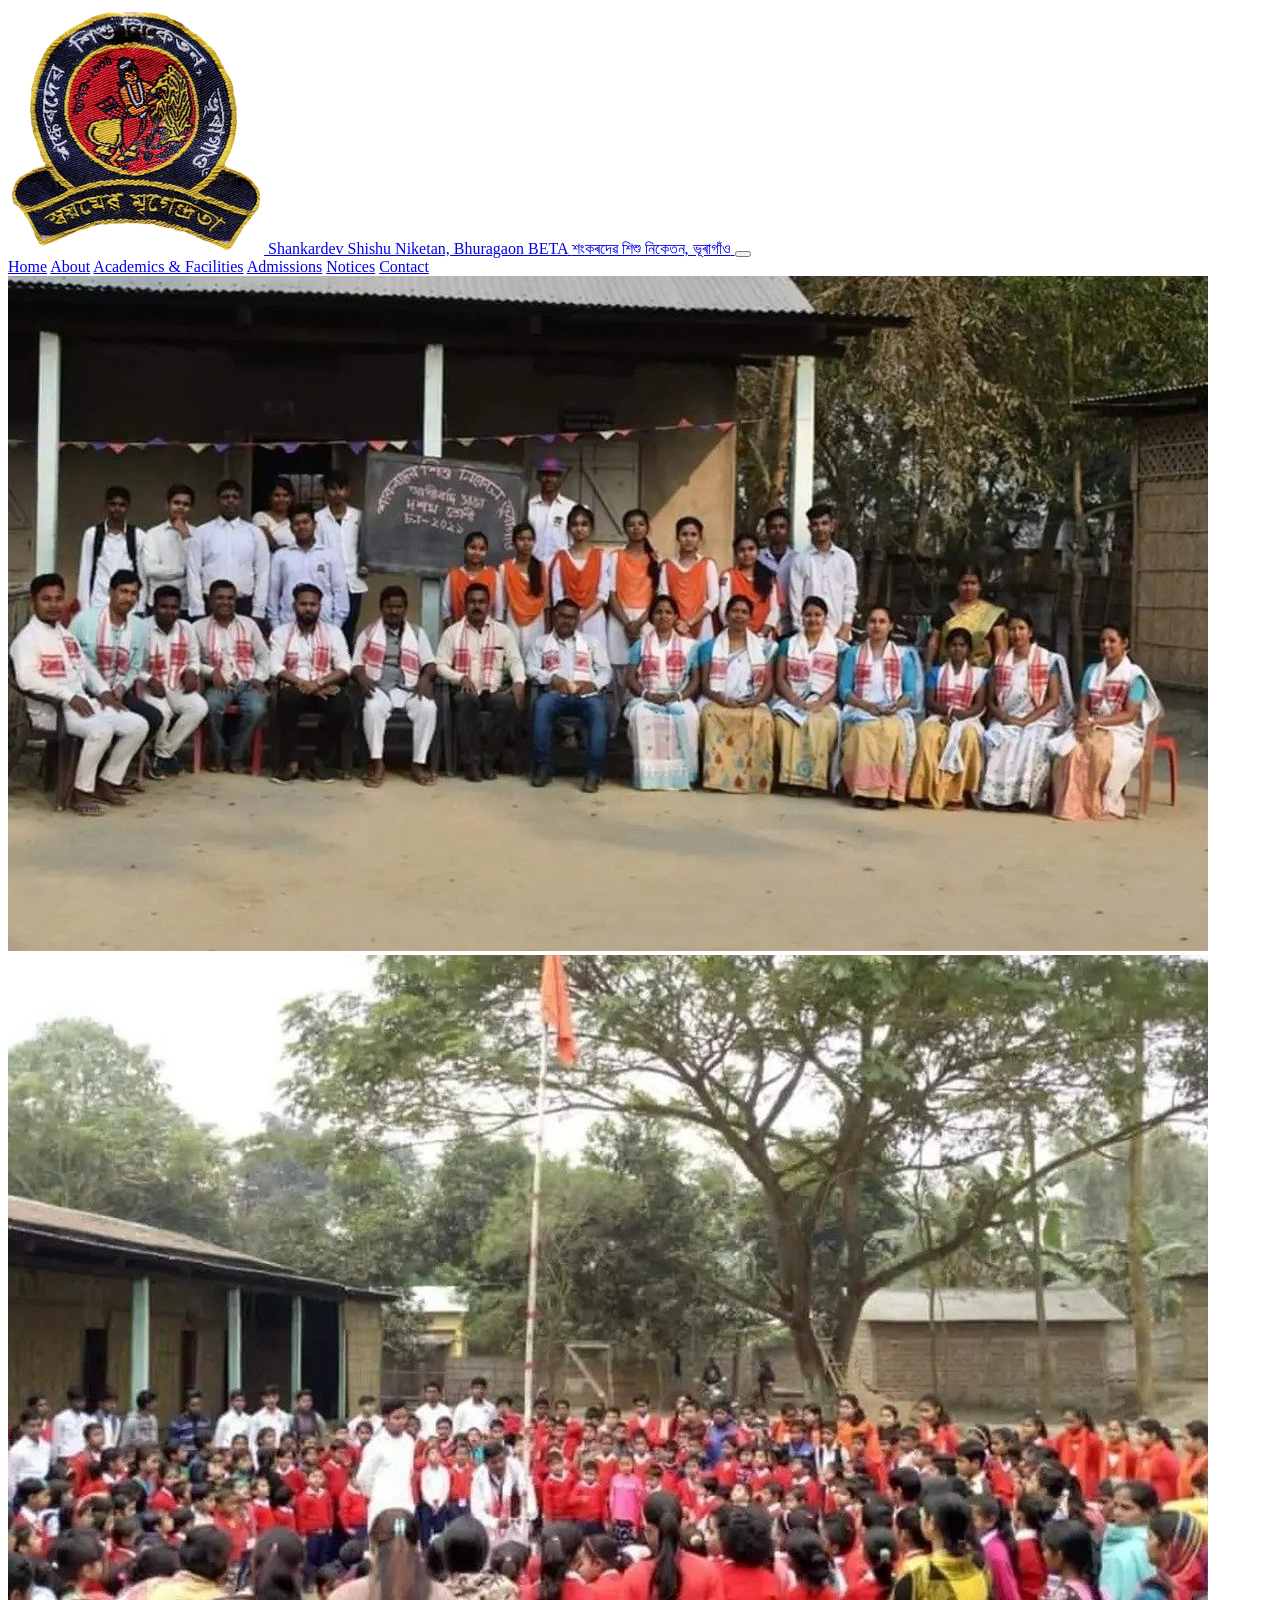
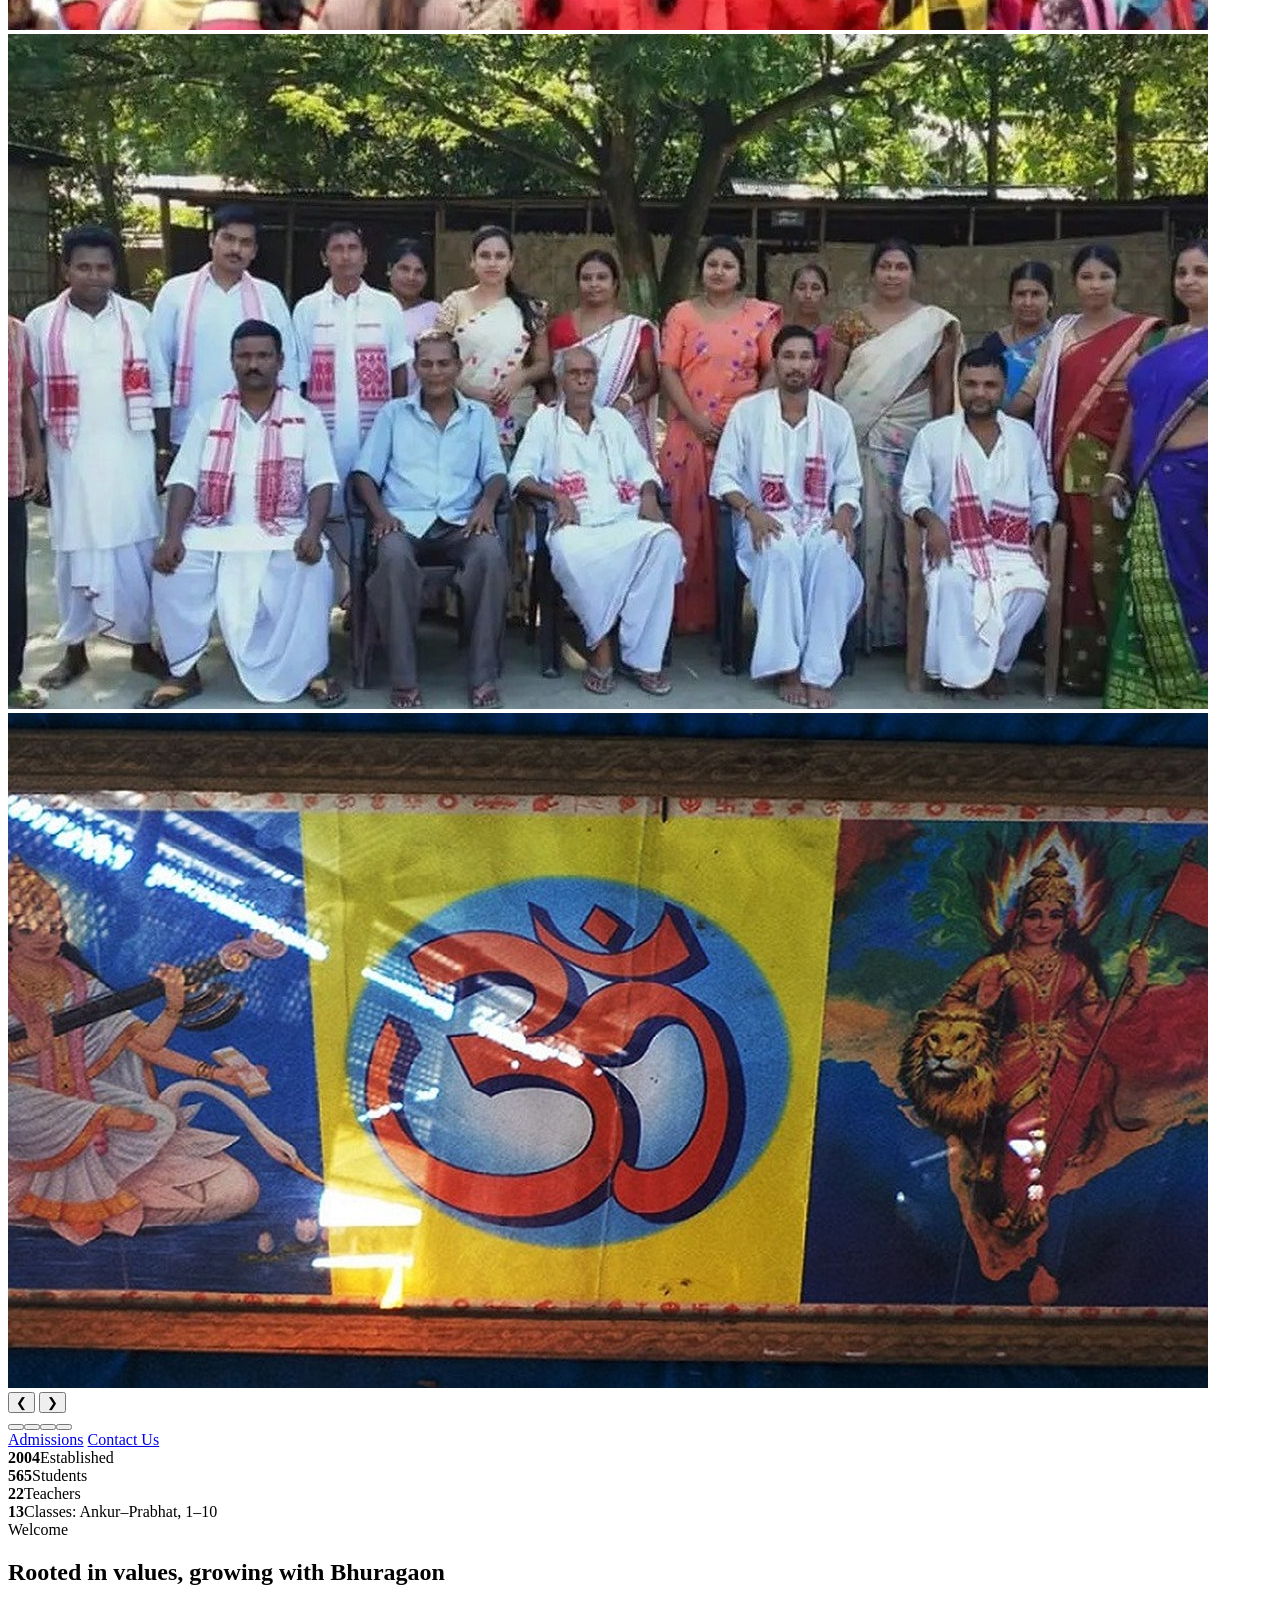
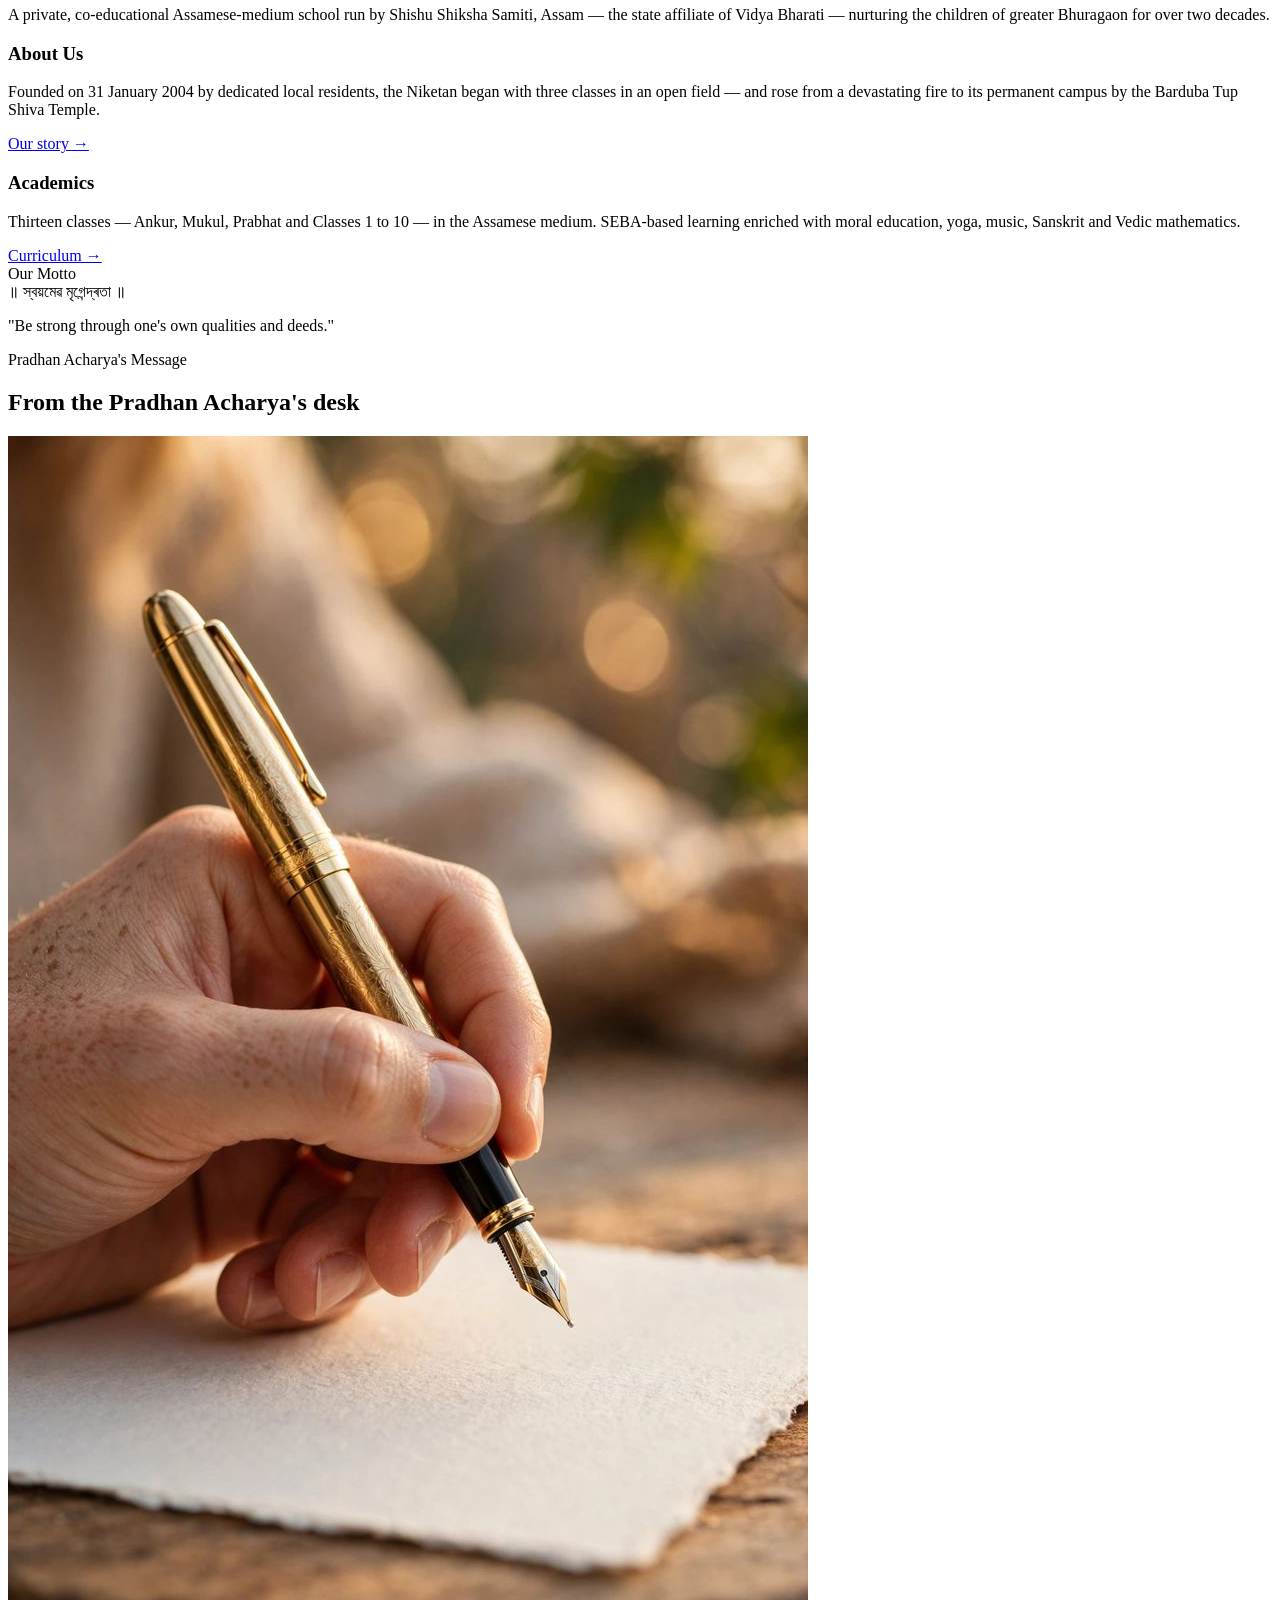
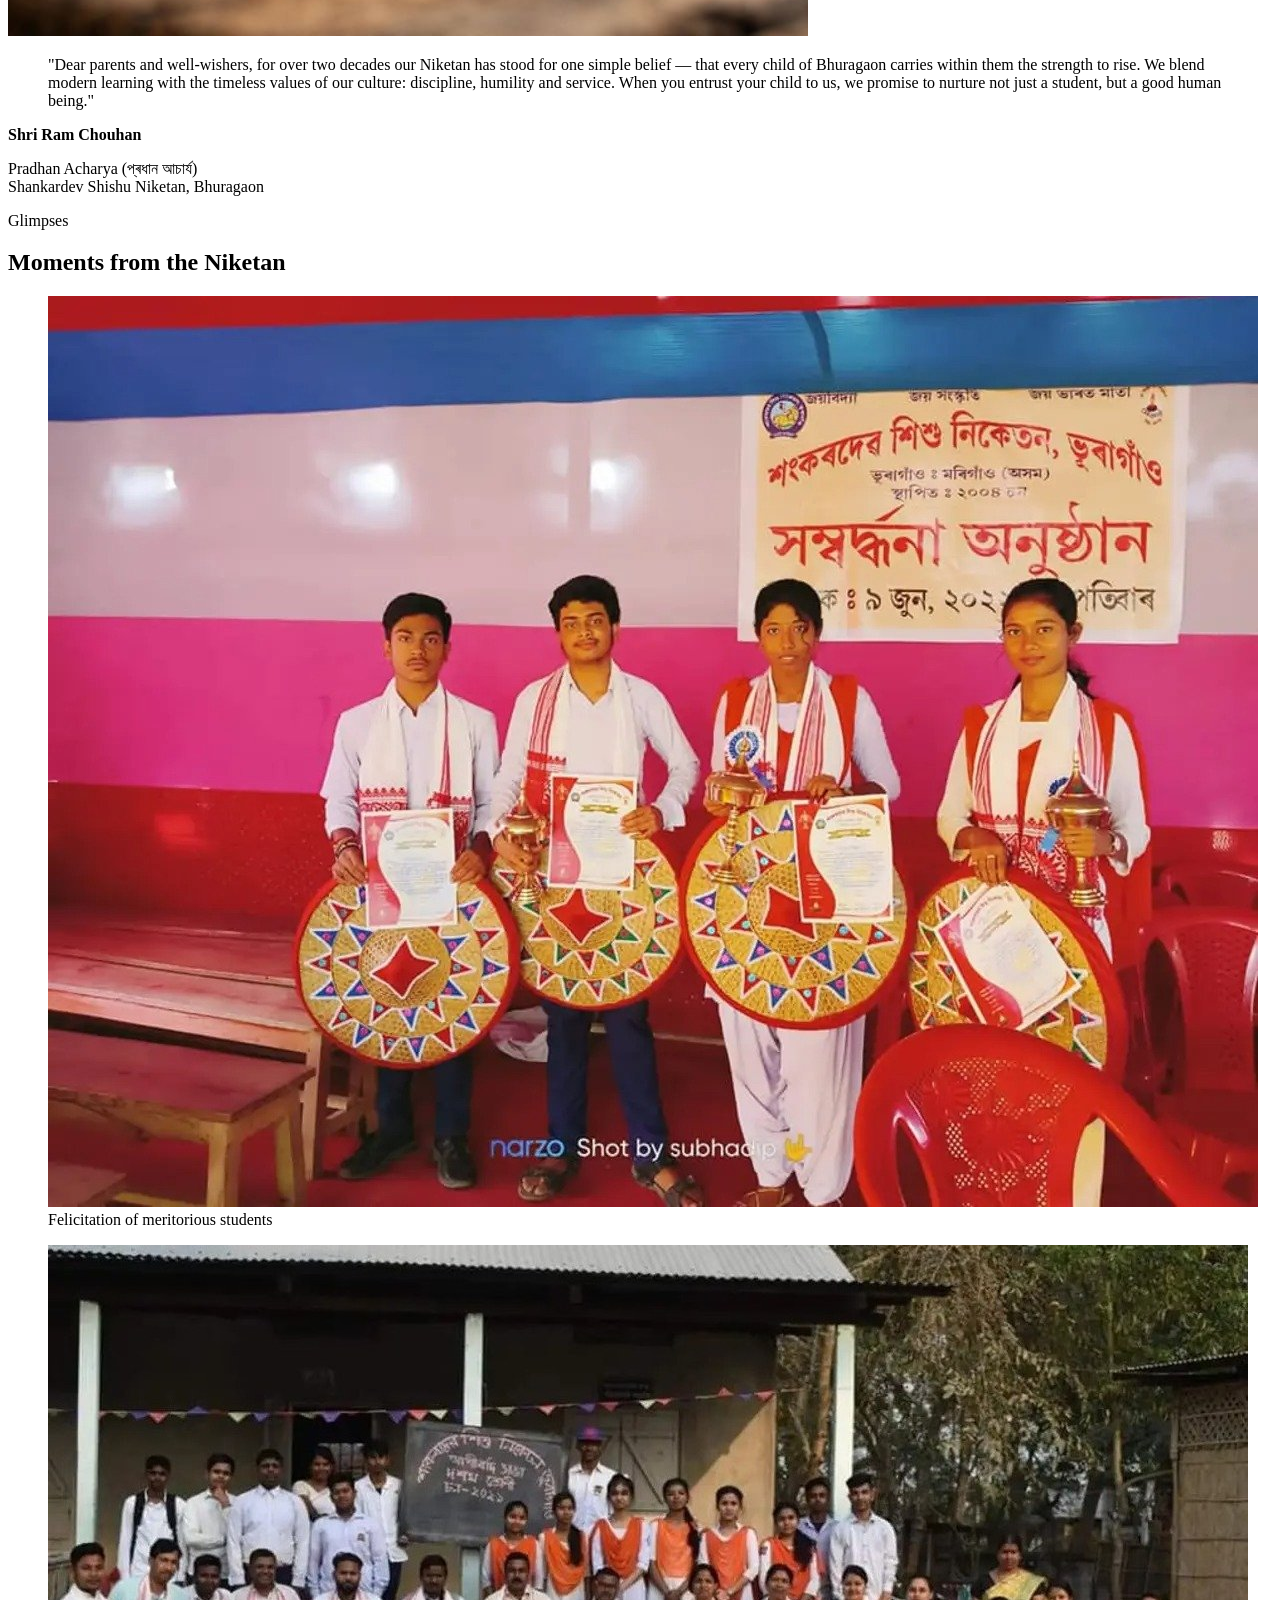
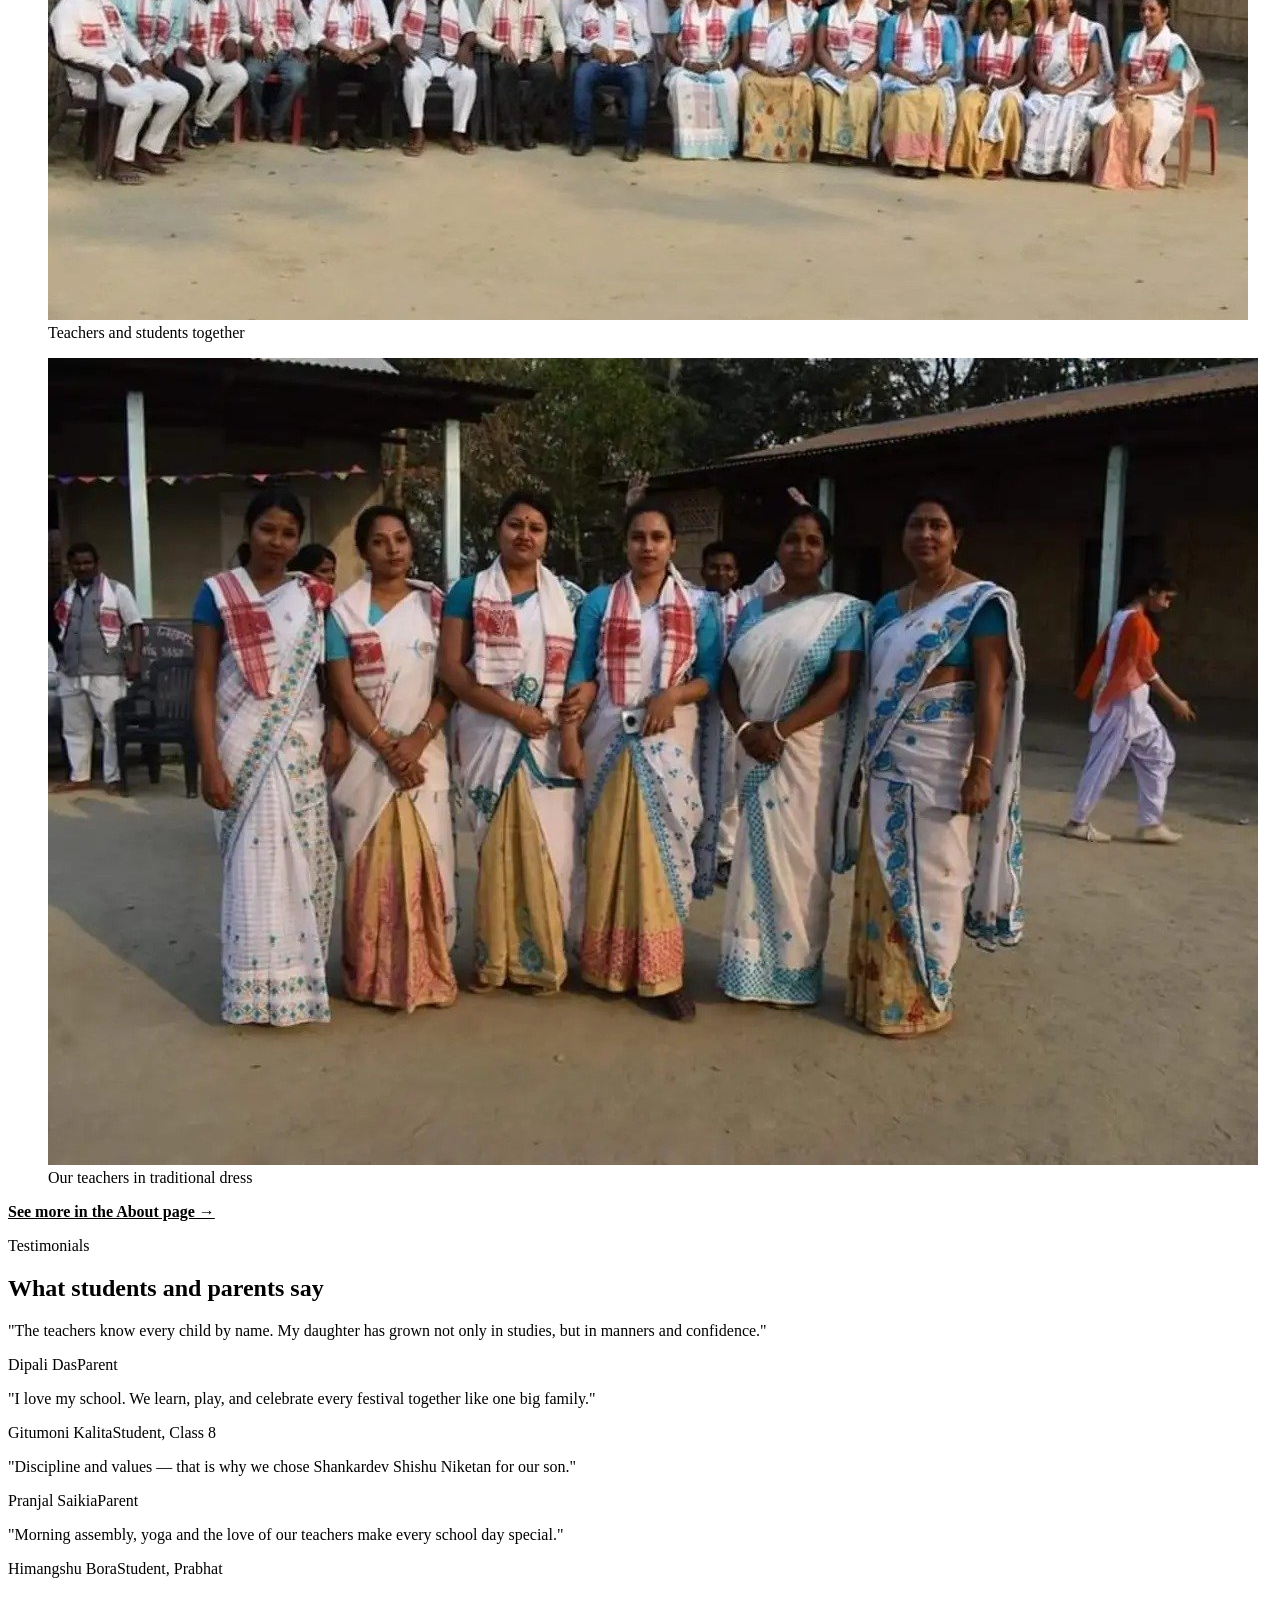
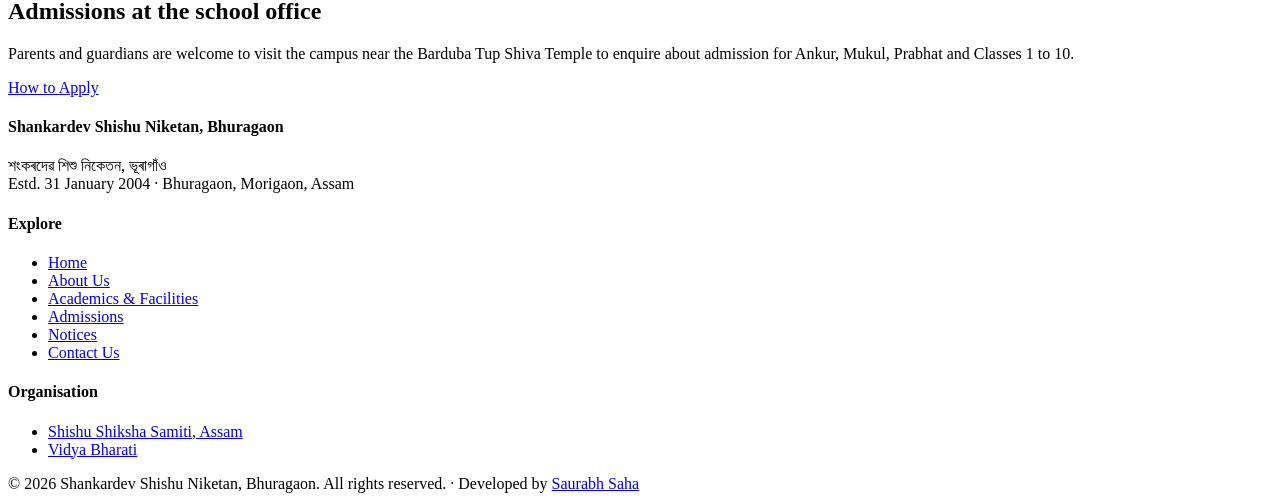
==== index.html @ c3d57635 "Beta copy: index.html" ====
<!DOCTYPE html>
<html lang="en">
<head>
<meta charset="UTF-8">
<meta name="viewport" content="width=device-width, initial-scale=1.0">
<title>Shankardev Shishu Niketan, Bhuragaon</title>
<meta name="description" content="Shankardev Shishu Niketan, Bhuragaon — a private Assamese-medium school (Ankur, Mukul, Prabhat and Classes 1–10) run by Shishu Shiksha Samiti, Assam. Established 2004.">
<link rel="icon" href="images/logo.png">
<link rel="manifest" href="manifest.json">
<meta name="theme-color" content="#16345f">
<link rel="apple-touch-icon" href="images/icon-apple-touch.png">
<link rel="stylesheet" href="styles.css">
</head>
<body>

<header>
  <div class="hbar">
    <a class="brand" href="index.html">
      <img src="images/logo.png" alt="Shankardev Shishu Niketan emblem">
      <span class="hname">
        <span class="en">Shankardev Shishu Niketan, Bhuragaon <span class="beta-badge">BETA</span></span>
        <span class="as">শংকৰদেৱ শিশু নিকেতন, ভূৰাগাঁও</span>
      </span>
    </a>
    <button id="menuBtn" aria-label="Menu"><span></span><span></span><span></span></button>
    <nav id="nav">
      <a href="index.html" class="active">Home</a>
      <a href="about.html">About</a>
      <a href="academics.html">Academics &amp; Facilities</a>
      <a href="admissions.html">Admissions</a>
      <a href="notices.html">Notices</a>
      <a href="contact.html">Contact</a>
    </nav>
  </div>
</header>

<div class="mcarousel" id="homeCarousel">
  <div class="mc-slides">
    <div class="mc-slide active"><img src="images/gallery-4.jpg" alt="Teachers and students group photo" draggable="false"></div>
    <div class="mc-slide"><img src="images/gallery-2.jpg" alt="Morning assembly around the flagpole" draggable="false"></div>
    <div class="mc-slide"><img src="images/gallery-8.jpg" alt="School staff and well-wishers" draggable="false"></div>
    <div class="mc-slide"><img src="images/ssnb-img3.jpg" alt="Framed devotional artwork at the school" draggable="false"></div>
  </div>
  <button class="mc-arrow mc-prev" aria-label="Previous photo">&#10094;</button>
  <button class="mc-arrow mc-next" aria-label="Next photo">&#10095;</button>
  <div class="mc-indicators"></div>
</div>

<div class="hero">
  <div class="cta">
    <a class="btn gold" href="admissions.html">Admissions</a>
    <a class="btn ghost" href="contact.html">Contact Us</a>
  </div>
</div>

<div class="stats">
  <div class="wrap">
    <div class="stat"><b>2004</b><span>Established</span></div>
    <div class="stat"><b>565</b><span>Students</span></div>
    <div class="stat"><b>22</b><span>Teachers</span></div>
    <div class="stat"><b>13</b><span>Classes: Ankur–Prabhat, 1–10</span></div>
  </div>
</div>

<section>
  <div class="wrap">
    <div class="kicker">Welcome</div>
    <h2 class="stitle">Rooted in values, growing with Bhuragaon</h2>
    <p class="lede">A private, co-educational Assamese-medium school run by Shishu Shiksha Samiti, Assam — the state affiliate of Vidya Bharati — nurturing the children of greater Bhuragaon for over two decades.</p>
    <div class="cols">
      <div class="card">
        <h3>About Us</h3>
        <p>Founded on 31 January 2004 by dedicated local residents, the Niketan began with three classes in an open field — and rose from a devastating fire to its permanent campus by the Barduba Tup Shiva Temple.</p>
        <a class="more" href="about.html">Our story →</a>
      </div>
      <div class="card">
        <h3>Academics</h3>
        <p>Thirteen classes — Ankur, Mukul, Prabhat and Classes 1 to 10 — in the Assamese medium. SEBA-based learning enriched with moral education, yoga, music, Sanskrit and Vedic mathematics.</p>
        <a class="more" href="academics.html">Curriculum →</a>
      </div>
    </div>
  </div>
</section>

<div class="motto-band">
  <div class="kicker">Our Motto</div>
  <div class="as-big"><span class="as">॥ স্বয়মেৱ মৃগেন্দ্ৰতা ॥</span></div>
  <p>"Be strong through one's own qualities and deeds."</p>
</div>

<section>
  <div class="wrap">
    <div class="kicker">Pradhan Acharya's Message</div>
    <h2 class="stitle">From the Pradhan Acharya's desk</h2>
    <div class="pmsg">
      <img class="pphoto" src="images/pen-hand.jpg" alt="A hand holding a fountain pen, poised to write">
      <div>
        <blockquote>"Dear parents and well-wishers, for over two decades our Niketan has stood for one simple belief — that every child of Bhuragaon carries within them the strength to rise. We blend modern learning with the timeless values of our culture: discipline, humility and service. When you entrust your child to us, we promise to nurture not just a student, but a good human being."</blockquote>
        <p class="psign"><b>Shri Ram Chouhan</b></p>
        <p class="psign-sub">Pradhan Acharya (প্ৰধান আচাৰ্য)<br>Shankardev Shishu Niketan, Bhuragaon</p>
      </div>
    </div>
  </div>
</section>

<section>
  <div class="wrap">
    <div class="kicker">Glimpses</div>
    <h2 class="stitle">Moments from the Niketan</h2>
    <div class="glimpses">
      <figure>
        <img src="images/gallery-3.jpg" alt="Felicitation ceremony honouring meritorious students, June 2022" loading="lazy">
        <figcaption>Felicitation of meritorious students</figcaption>
      </figure>
      <figure>
        <img src="images/gallery-4.jpg" alt="Teachers and students group photo" loading="lazy">
        <figcaption>Teachers and students together</figcaption>
      </figure>
      <figure>
        <img src="images/gallery-5.jpg" alt="Teachers of the Niketan in traditional dress" loading="lazy">
        <figcaption>Our teachers in traditional dress</figcaption>
      </figure>
    </div>
    <p style="margin-top:16px;"><a href="about.html" style="color:var(--navy);font-weight:600;">See more in the About page &rarr;</a></p>
  </div>
</section>

<section class="alt">
  <div class="wrap">
    <div class="kicker">Testimonials</div>
    <h2 class="stitle">What students and parents say</h2>
    <div class="cols" style="margin-top:18px;">
      <div class="tcard">
        <p class="tquote">"The teachers know every child by name. My daughter has grown not only in studies, but in manners and confidence."</p>
        <p class="twho">Dipali Das<span>Parent</span></p>
      </div>
      <div class="tcard">
        <p class="tquote">"I love my school. We learn, play, and celebrate every festival together like one big family."</p>
        <p class="twho">Gitumoni Kalita<span>Student, Class 8</span></p>
      </div>
      <div class="tcard">
        <p class="tquote">"Discipline and values — that is why we chose Shankardev Shishu Niketan for our son."</p>
        <p class="twho">Pranjal Saikia<span>Parent</span></p>
      </div>
      <div class="tcard">
        <p class="tquote">"Morning assembly, yoga and the love of our teachers make every school day special."</p>
        <p class="twho">Himangshu Bora<span>Student, Prabhat</span></p>
      </div>
    </div>
  </div>
</section>

<div class="cta-band">
  <h2 class="serif">Admissions at the school office</h2>
  <p>Parents and guardians are welcome to visit the campus near the Barduba Tup Shiva Temple to enquire about admission for Ankur, Mukul, Prabhat and Classes 1 to 10.</p>
  <a class="btn gold" href="admissions.html">How to Apply</a>
</div>

<footer>
  <div class="wrap">
    <div>
      <h4>Shankardev Shishu Niketan, Bhuragaon</h4>
      <p><span class="as">শংকৰদেৱ শিশু নিকেতন, ভূৰাগাঁও</span><br>
      Estd. 31 January 2004 · Bhuragaon, Morigaon, Assam</p>
    </div>
    <div>
      <h4>Explore</h4>
      <ul>
        <li><a href="index.html">Home</a></li>
        <li><a href="about.html">About Us</a></li>
        <li><a href="academics.html">Academics &amp; Facilities</a></li>
        <li><a href="admissions.html">Admissions</a></li>
        <li><a href="notices.html">Notices</a></li>
        <li><a href="contact.html">Contact Us</a></li>
      </ul>
    </div>
    <div>
      <h4>Organisation</h4>
      <ul>
        <li><a href="https://sssassam.com/" target="_blank" rel="noopener">Shishu Shiksha Samiti, Assam</a></li>
        <li><a href="https://vidyabharti.net/" target="_blank" rel="noopener">Vidya Bharati</a></li>
      </ul>
    </div>
  </div>
  <div class="fbot">
    <span>© 2026 Shankardev Shishu Niketan, Bhuragaon. All rights reserved. · Developed by <a href="https://github.com/sauravhhh" target="_blank" rel="noopener">Saurabh Saha</a></span>
  </div>
</footer>

<script>
var menuBtn=document.getElementById("menuBtn"),nav=document.getElementById("nav");
menuBtn.onclick=function(){
  menuBtn.classList.add("anim");
  var open=nav.classList.toggle("open");
  menuBtn.classList.toggle("open",open);
  if(open){
    var r=menuBtn.getBoundingClientRect();
    nav.style.setProperty("--cx",(r.left+r.width/2)+"px");
    nav.style.setProperty("--cy",(r.top+r.height/2)+"px");
    document.body.style.overflow="hidden";
  }else{document.body.style.overflow="";}
};
nav.querySelectorAll("a").forEach(function(a){a.addEventListener("click",function(){nav.classList.remove("open");menuBtn.classList.remove("open");document.body.style.overflow="";});});
/* count-up animation for the stats numbers, triggered when scrolled into view */
(function(){
  var nums=document.querySelectorAll(".stat b");
  if(!nums.length||!("IntersectionObserver" in window))return;
  var reduce=window.matchMedia&&window.matchMedia("(prefers-reduced-motion: reduce)").matches;
  function countUp(el){
    var target=parseInt(el.textContent.replace(/\D/g,""),10);
    if(isNaN(target))return;
    if(reduce){el.textContent=target;return;}
    var dur=1500,start=null;
    function tick(ts){
      if(!start)start=ts;
      var p=Math.min((ts-start)/dur,1),e=1-Math.pow(1-p,3);
      el.textContent=Math.round(target*e);
      if(p<1)requestAnimationFrame(tick);else el.textContent=target;
    }
    requestAnimationFrame(tick);
  }
  var fired=false,box=document.querySelector(".stats");
  var io=new IntersectionObserver(function(es){
    es.forEach(function(en){if(en.isIntersecting&&!fired){fired=true;nums.forEach(countUp);io.disconnect();}});
  },{threshold:0.35});
  if(box)io.observe(box);
})();
</script>
<script>
if("serviceWorker" in navigator){window.addEventListener("load",()=>navigator.serviceWorker.register("sw.js").catch(()=>{}));}
</script>
<div id="scrollProgress"></div>
<script>
(function(){
  var bar = document.getElementById('scrollProgress');
  function upd(){
    var h = document.documentElement;
    var max = h.scrollHeight - h.clientHeight;
    bar.style.width = (max > 0 ? (h.scrollTop / max) * 100 : 0) + '%';
  }
  window.addEventListener('scroll', upd, {passive:true});
  window.addEventListener('resize', upd);
  upd();
})();
</script>
<script>
(function(){
  var c = document.querySelector('.mcarousel');
  if(!c) return;
  var slides = c.querySelectorAll('.mc-slide');
  var box = c.querySelector('.mc-indicators');
  var cur = 0, timer = null, n = slides.length, sx = 0, dx = 0;
  slides.forEach(function(_, i){
    var b = document.createElement('button');
    b.className = 'mc-ind' + (i === 0 ? ' active' : '');
    b.setAttribute('aria-label', 'Go to photo ' + (i + 1));
    b.addEventListener('click', function(){ go(i); restart(); });
    box.appendChild(b);
  });
  var inds = box.querySelectorAll('.mc-ind');
  function go(i){
    slides[cur].classList.remove('active');
    inds[cur].classList.remove('active');
    cur = (i + n) % n;
    slides[cur].classList.add('active');
    inds[cur].classList.add('active');
  }
  function restart(){ clearInterval(timer); timer = setInterval(function(){ go(cur + 1); }, 5000); }
  c.querySelector('.mc-prev').addEventListener('click', function(){ go(cur - 1); restart(); });
  c.querySelector('.mc-next').addEventListener('click', function(){ go(cur + 1); restart(); });
  c.addEventListener('touchstart', function(e){ sx = e.touches[0].clientX; dx = 0; clearInterval(timer); }, {passive:true});
  c.addEventListener('touchmove', function(e){ dx = e.touches[0].clientX - sx; }, {passive:true});
  c.addEventListener('touchend', function(){ if(Math.abs(dx) > 40){ go(cur + (dx < 0 ? 1 : -1)); } restart(); });
  restart();
})();
</script>
</body>
</html>
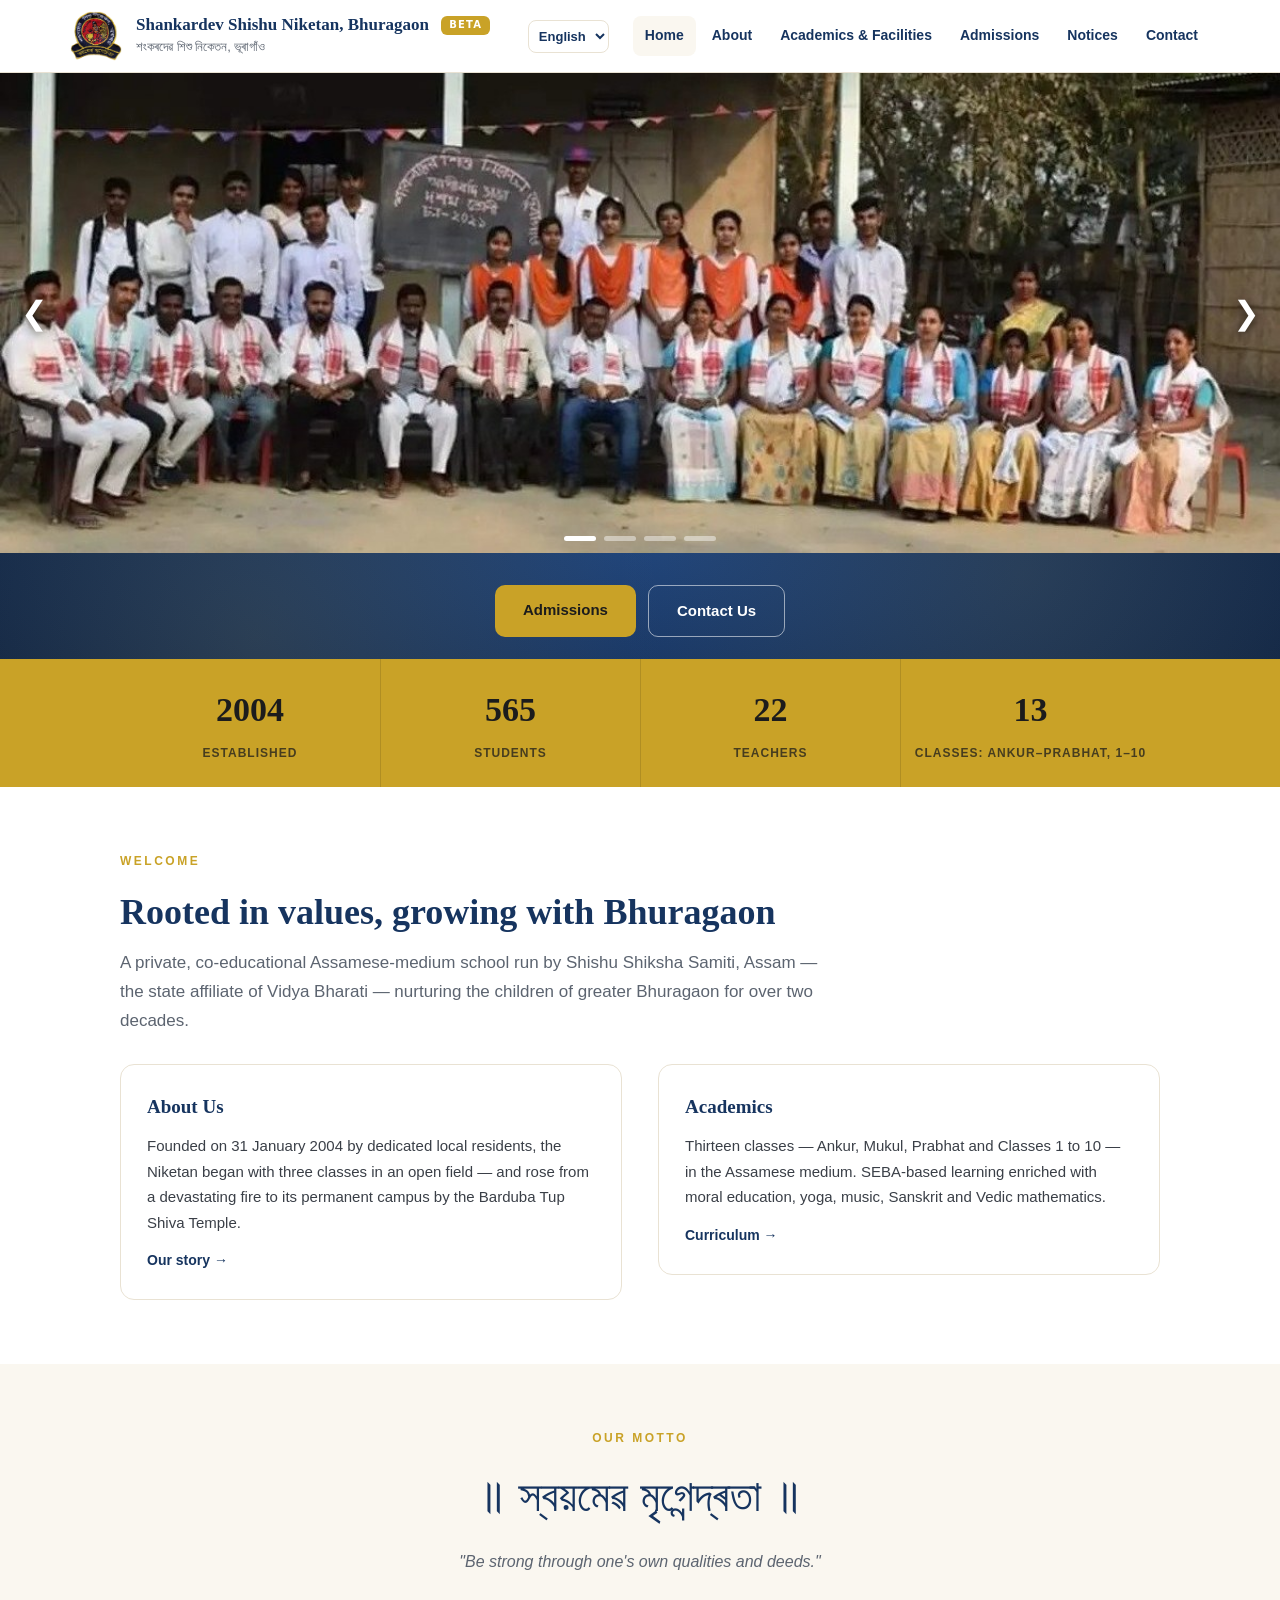
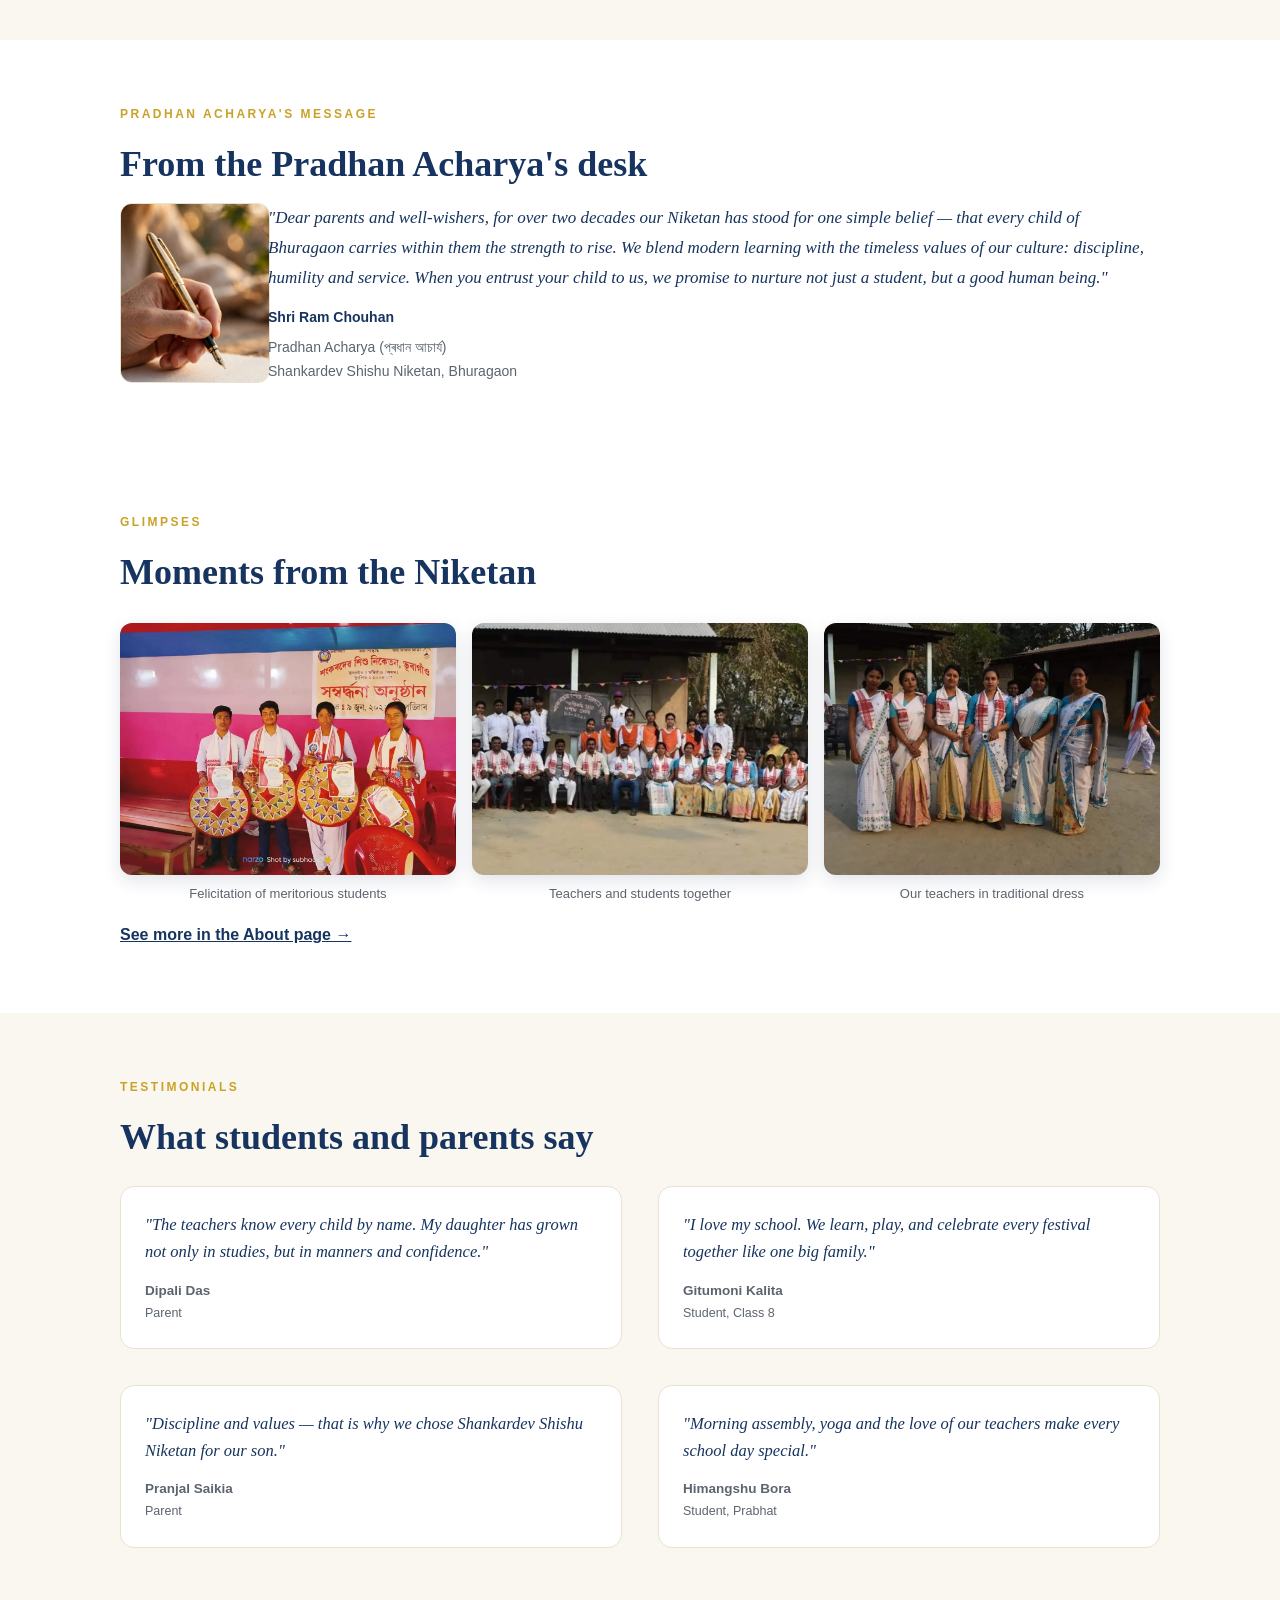
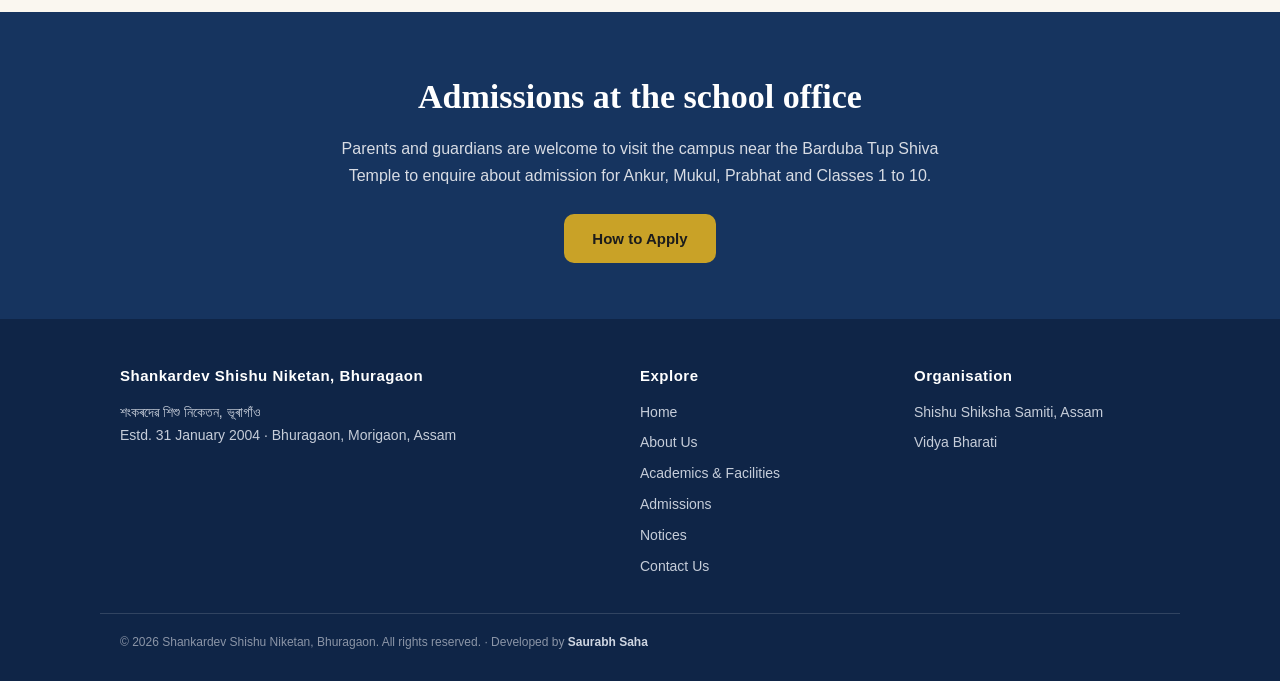
==== commit 4bdc0b42: "Beta i18n: index.html" ====
--- a/index.html
+++ b/index.html
@@ -22,14 +22,15 @@
         <span class="as">শংকৰদেৱ শিশু নিকেতন, ভূৰাগাঁও</span>
       </span>
     </a>
+    <select id="langSel" aria-label="Language"><option value="en">English</option><option value="as">অসমীয়া</option><option value="bn">বাংলা</option><option value="hi">हिन्दी</option></select>
     <button id="menuBtn" aria-label="Menu"><span></span><span></span><span></span></button>
     <nav id="nav">
-      <a href="index.html" class="active">Home</a>
-      <a href="about.html">About</a>
-      <a href="academics.html">Academics &amp; Facilities</a>
-      <a href="admissions.html">Admissions</a>
-      <a href="notices.html">Notices</a>
-      <a href="contact.html">Contact</a>
+      <a href="index.html" class="active" data-i18n="nav_home">Home</a>
+      <a href="about.html" data-i18n="nav_about">About</a>
+      <a href="academics.html" data-i18n="nav_academics">Academics &amp; Facilities</a>
+      <a href="admissions.html" data-i18n="nav_admissions">Admissions</a>
+      <a href="notices.html" data-i18n="nav_notices">Notices</a>
+      <a href="contact.html" data-i18n="nav_contact">Contact</a>
     </nav>
   </div>
 </header>
@@ -48,24 +49,24 @@
 
 <div class="hero">
   <div class="cta">
-    <a class="btn gold" href="admissions.html">Admissions</a>
-    <a class="btn ghost" href="contact.html">Contact Us</a>
+    <a class="btn gold" href="admissions.html" data-i18n="cta_admissions" data-i18n="nav_admissions">Admissions</a>
+    <a class="btn ghost" href="contact.html" data-i18n="cta_contact" data-i18n="foot_contact_us">Contact Us</a>
   </div>
 </div>
 
 <div class="stats">
   <div class="wrap">
-    <div class="stat"><b>2004</b><span>Established</span></div>
-    <div class="stat"><b>565</b><span>Students</span></div>
-    <div class="stat"><b>22</b><span>Teachers</span></div>
+    <div class="stat"><b>2004</b><span data-i18n="stat_estd">Established</span></div>
+    <div class="stat"><b>565</b><span data-i18n="stat_students">Students</span></div>
+    <div class="stat"><b>22</b><span data-i18n="stat_teachers">Teachers</span></div>
     <div class="stat"><b>13</b><span>Classes: Ankur–Prabhat, 1–10</span></div>
   </div>
 </div>
 
 <section>
   <div class="wrap">
-    <div class="kicker">Welcome</div>
-    <h2 class="stitle">Rooted in values, growing with Bhuragaon</h2>
+    <div class="kicker" data-i18n="k_welcome">Welcome</div>
+    <h2 class="stitle" data-i18n="t_welcome">Rooted in values, growing with Bhuragaon</h2>
     <p class="lede">A private, co-educational Assamese-medium school run by Shishu Shiksha Samiti, Assam — the state affiliate of Vidya Bharati — nurturing the children of greater Bhuragaon for over two decades.</p>
     <div class="cols">
       <div class="card">
@@ -83,15 +84,15 @@
 </section>
 
 <div class="motto-band">
-  <div class="kicker">Our Motto</div>
+  <div class="kicker" data-i18n="k_motto">Our Motto</div>
   <div class="as-big"><span class="as">॥ স্বয়মেৱ মৃগেন্দ্ৰতা ॥</span></div>
   <p>"Be strong through one's own qualities and deeds."</p>
 </div>
 
 <section>
   <div class="wrap">
-    <div class="kicker">Pradhan Acharya's Message</div>
-    <h2 class="stitle">From the Pradhan Acharya's desk</h2>
+    <div class="kicker" data-i18n="k_pa_msg">Pradhan Acharya's Message</div>
+    <h2 class="stitle" data-i18n="t_pa_desk">From the Pradhan Acharya's desk</h2>
     <div class="pmsg">
       <img class="pphoto" src="images/pen-hand.jpg" alt="A hand holding a fountain pen, poised to write">
       <div>
@@ -105,8 +106,8 @@
 
 <section>
   <div class="wrap">
-    <div class="kicker">Glimpses</div>
-    <h2 class="stitle">Moments from the Niketan</h2>
+    <div class="kicker" data-i18n="k_glimpses">Glimpses</div>
+    <h2 class="stitle" data-i18n="t_glimpses">Moments from the Niketan</h2>
     <div class="glimpses">
       <figure>
         <img src="images/gallery-3.jpg" alt="Felicitation ceremony honouring meritorious students, June 2022" loading="lazy">
@@ -127,8 +128,8 @@
 
 <section class="alt">
   <div class="wrap">
-    <div class="kicker">Testimonials</div>
-    <h2 class="stitle">What students and parents say</h2>
+    <div class="kicker" data-i18n="k_testi">Testimonials</div>
+    <h2 class="stitle" data-i18n="t_testi">What students and parents say</h2>
     <div class="cols" style="margin-top:18px;">
       <div class="tcard">
         <p class="tquote">"The teachers know every child by name. My daughter has grown not only in studies, but in manners and confidence."</p>
@@ -164,18 +165,18 @@
       Estd. 31 January 2004 · Bhuragaon, Morigaon, Assam</p>
     </div>
     <div>
-      <h4>Explore</h4>
+      <h4 data-i18n="foot_explore">Explore</h4>
       <ul>
-        <li><a href="index.html">Home</a></li>
-        <li><a href="about.html">About Us</a></li>
-        <li><a href="academics.html">Academics &amp; Facilities</a></li>
-        <li><a href="admissions.html">Admissions</a></li>
-        <li><a href="notices.html">Notices</a></li>
-        <li><a href="contact.html">Contact Us</a></li>
+        <li><a href="index.html" data-i18n="nav_home">Home</a></li>
+        <li><a href="about.html" data-i18n="foot_about_us">About Us</a></li>
+        <li><a href="academics.html" data-i18n="nav_academics">Academics &amp; Facilities</a></li>
+        <li><a href="admissions.html" data-i18n="nav_admissions">Admissions</a></li>
+        <li><a href="notices.html" data-i18n="nav_notices">Notices</a></li>
+        <li><a href="contact.html" data-i18n="foot_contact_us">Contact Us</a></li>
       </ul>
     </div>
     <div>
-      <h4>Organisation</h4>
+      <h4 data-i18n="foot_org">Organisation</h4>
       <ul>
         <li><a href="https://sssassam.com/" target="_blank" rel="noopener">Shishu Shiksha Samiti, Assam</a></li>
         <li><a href="https://vidyabharti.net/" target="_blank" rel="noopener">Vidya Bharati</a></li>
@@ -183,7 +184,7 @@
     </div>
   </div>
   <div class="fbot">
-    <span>© 2026 Shankardev Shishu Niketan, Bhuragaon. All rights reserved. · Developed by <a href="https://github.com/sauravhhh" target="_blank" rel="noopener">Saurabh Saha</a></span>
+    <span>© 2026 Shankardev Shishu Niketan, Bhuragaon. All rights reserved. · <span data-i18n="foot_dev">Developed by</span> <a href="https://github.com/sauravhhh" target="_blank" rel="noopener">Saurabh Saha</a></span>
   </div>
 </footer>
 
@@ -274,5 +275,6 @@
   restart();
 })();
 </script>
+<script src="i18n.js"></script>
 </body>
 </html>
--- a/styles.css
+++ b/styles.css
@@ -0,0 +1,267 @@
+:root{
+  --navy:#16345f; --navy-dark:#0f2547; --gold:#c9a227; --gold-light:#e8cf7a;
+  --cream:#faf7f0; --ink:#1c1c1c; --muted:#5c6470; --line:#e9e2d3;
+}
+*{margin:0;padding:0;box-sizing:border-box;-webkit-tap-highlight-color:transparent;}
+html{scroll-behavior:smooth;}
+body{font-family:-apple-system,BlinkMacSystemFont,"Segoe UI",Roboto,"Noto Sans",Helvetica,Arial,sans-serif;color:var(--ink);line-height:1.7;background:#fff;}
+h1,h2,h3,.serif{font-family:Georgia,"Times New Roman","Noto Serif",serif;}
+.as{font-family:"Noto Sans Bengali","Noto Sans",sans-serif;}
+a{color:inherit;}
+.wrap{max-width:1080px;margin:0 auto;padding:0 20px;}
+
+/* header */
+header{position:sticky;top:0;z-index:50;background:#fff;border-bottom:1px solid var(--line);}
+.hbar{display:flex;align-items:center;gap:14px;padding:10px 20px;max-width:1180px;margin:0 auto;}
+.brand{display:flex;align-items:center;gap:14px;text-decoration:none;flex:1;min-width:0;}
+.brand img{width:52px;height:52px;object-fit:contain;flex-shrink:0;}
+.hname{min-width:0;}
+.hname .en{display:block;font-family:Georgia,serif;font-weight:700;font-size:17px;color:var(--navy);line-height:1.25;white-space:nowrap;overflow:hidden;text-overflow:ellipsis;}
+.hname .as{display:block;font-size:13px;color:var(--muted);}
+nav{display:flex;gap:4px;}
+nav a{text-decoration:none;font-size:14px;font-weight:600;color:var(--navy);padding:8px 12px;border-radius:8px;white-space:nowrap;}
+nav a:hover{background:var(--cream);}
+nav a.active{background:var(--cream);}
+#menuBtn{display:none;background:none;border:1px solid var(--line);border-radius:8px;width:42px;height:36px;cursor:pointer;position:relative;z-index:2;}
+#menuBtn span{position:absolute;left:10px;right:10px;height:2px;background:var(--navy);border-radius:2px;}
+#menuBtn span:nth-child(1){top:11px;}
+#menuBtn span:nth-child(2){top:17px;}
+#menuBtn span:nth-child(3){top:23px;}
+/* staged morph, Lottie-style: bars converge to center, then bloom into an X.
+   Animations are gated behind .anim so nothing plays on page load. */
+#menuBtn.anim span:nth-child(1){animation:mbTopClose .55s ease-in-out forwards;}
+#menuBtn.anim span:nth-child(2){animation:mbMidClose .55s ease-in-out forwards;}
+#menuBtn.anim span:nth-child(3){animation:mbBotClose .55s ease-in-out forwards;}
+#menuBtn.anim.open span:nth-child(1){animation:mbTopOpen .55s ease-in-out forwards;}
+#menuBtn.anim.open span:nth-child(2){animation:mbMidOpen .55s ease-in-out forwards;}
+#menuBtn.anim.open span:nth-child(3){animation:mbBotOpen .55s ease-in-out forwards;}
+@keyframes mbTopOpen{0%{top:11px;transform:rotate(0deg) scaleX(1);}40%{top:17px;transform:rotate(0deg) scaleX(1);}100%{top:17px;transform:rotate(45deg) scaleX(1.45);}}
+@keyframes mbTopClose{0%{top:17px;transform:rotate(45deg) scaleX(1.45);}60%{top:17px;transform:rotate(0deg) scaleX(1);}100%{top:11px;transform:rotate(0deg) scaleX(1);}}
+@keyframes mbBotOpen{0%{top:23px;transform:rotate(0deg) scaleX(1);}40%{top:17px;transform:rotate(0deg) scaleX(1);}100%{top:17px;transform:rotate(-45deg) scaleX(1.45);}}
+@keyframes mbBotClose{0%{top:17px;transform:rotate(-45deg) scaleX(1.45);}60%{top:17px;transform:rotate(0deg) scaleX(1);}100%{top:23px;transform:rotate(0deg) scaleX(1);}}
+@keyframes mbMidOpen{0%{opacity:1;}40%,100%{opacity:0;}}
+@keyframes mbMidClose{0%,60%{opacity:0;}100%{opacity:1;}}
+#menuBtn.open{border-color:rgba(255,255,255,.4);}
+#menuBtn.open span{background:#fff;}
+@media(max-width:900px){
+  /* circular reveal menu: a circle blooms out from the menu button, links stagger in */
+  nav{position:fixed;inset:0;z-index:1;background:radial-gradient(1200px 600px at 50% -10%,#20457c 0%,var(--navy-dark) 65%);flex-direction:column;justify-content:center;align-items:center;gap:2px;padding:60px 24px;
+    clip-path:circle(0px at var(--cx,calc(100vw - 41px)) var(--cy,40px));
+    -webkit-clip-path:circle(0px at var(--cx,calc(100vw - 41px)) var(--cy,40px));
+    transition:clip-path .7s cubic-bezier(.76,0,.24,1),-webkit-clip-path .7s cubic-bezier(.76,0,.24,1);
+    pointer-events:none;}
+  nav.open{clip-path:circle(150% at var(--cx,calc(100vw - 41px)) var(--cy,40px));
+    -webkit-clip-path:circle(150% at var(--cx,calc(100vw - 41px)) var(--cy,40px));
+    pointer-events:auto;}
+  nav a{color:#fff;font-size:23px;font-family:Georgia,serif;font-weight:400;padding:10px 18px;opacity:0;transform:translateY(16px);transition:opacity .4s ease,transform .4s ease;}
+  nav.open a{opacity:1;transform:translateY(0);}
+  nav.open a:nth-child(1){transition-delay:.28s;}
+  nav.open a:nth-child(2){transition-delay:.34s;}
+  nav.open a:nth-child(3){transition-delay:.40s;}
+  nav.open a:nth-child(4){transition-delay:.46s;}
+  nav.open a:nth-child(5){transition-delay:.52s;}
+  nav.open a:nth-child(6){transition-delay:.58s;}
+  nav.open a:nth-child(7){transition-delay:.64s;}
+  nav a:hover{background:rgba(255,255,255,.1);}
+  nav a.active{background:rgba(201,162,39,.18);color:var(--gold-light);}
+  #menuBtn{display:block;}
+  .hname .en{font-size:15px;white-space:normal;line-height:1.35;}
+}
+
+/* hero (home) */
+.hero{background:radial-gradient(1200px 500px at 50% -10%,#20457c 0%,var(--navy-dark) 60%);color:#fff;text-align:center;padding:16px 20px 22px;position:relative;overflow:hidden;}
+.hero .est{margin-top:0;}
+.hero .cta{margin-top:16px;}
+.hero::before{content:"";position:absolute;inset:0;background:radial-gradient(circle at 20% 80%,rgba(201,162,39,.12),transparent 40%),radial-gradient(circle at 80% 20%,rgba(201,162,39,.10),transparent 40%);}
+.hero img{width:110px;height:110px;object-fit:contain;position:relative;}
+.hero .as{font-size:20px;color:var(--gold-light);margin-top:18px;position:relative;}
+.hero h1{font-size:clamp(30px,5vw,48px);margin:8px 0 6px;position:relative;letter-spacing:.3px;}
+.hero .motto{font-size:16px;color:#d8dce4;position:relative;}
+.hero .motto .as{color:var(--gold-light);font-size:17px;}
+.hero .est{display:inline-block;margin-top:18px;font-size:13px;letter-spacing:1.5px;color:var(--gold-light);border:1px solid rgba(201,162,39,.5);border-radius:20px;padding:6px 18px;position:relative;}
+.cta{margin-top:26px;display:flex;gap:12px;justify-content:center;flex-wrap:wrap;position:relative;}
+.btn{display:inline-block;text-decoration:none;font-weight:700;font-size:15px;padding:12px 28px;border-radius:10px;transition:transform .15s;}
+.btn.gold{background:var(--gold);color:#1c1c1c;}
+.btn.gold:hover{background:var(--gold-light);}
+.btn.ghost{border:1px solid rgba(255,255,255,.55);color:#fff;}
+.btn.ghost:hover{background:rgba(255,255,255,.12);}
+.btn.navy{background:var(--navy);color:#fff;}
+.btn.navy:hover{background:var(--navy-dark);}
+.btn:active{transform:scale(.97);}
+
+/* inner page hero */
+.page-hero{background:radial-gradient(1000px 400px at 50% -10%,#20457c 0%,var(--navy-dark) 65%);color:#fff;text-align:center;padding:54px 20px 46px;}
+.page-hero h1{font-size:clamp(28px,4.5vw,40px);}
+.page-hero .as{color:var(--gold-light);margin-top:6px;font-size:16px;}
+.page-hero .sub{color:#d8dce4;max-width:640px;margin:12px auto 0;font-size:15px;}
+
+/* stats */
+.stats{background:var(--gold);color:#1c1c1c;}
+.stats .wrap{display:grid;grid-template-columns:repeat(4,1fr);text-align:center;}
+.stat{padding:22px 8px;border-left:1px solid rgba(0,0,0,.12);}
+.stat:first-child{border-left:none;}
+.stat b{display:block;font-family:Georgia,serif;font-size:clamp(22px,3.4vw,34px);}
+.stat span{font-size:12px;letter-spacing:1px;text-transform:uppercase;font-weight:600;opacity:.75;}
+@media(max-width:640px){.stats .wrap{grid-template-columns:repeat(2,1fr);}.stat:nth-child(3){border-left:none;}.stat{border-top:1px solid rgba(0,0,0,.12);}.stat:nth-child(-n+2){border-top:none;}}
+
+section{padding:64px 0;}
+section.alt{background:var(--cream);}
+.kicker{font-size:12px;letter-spacing:2.5px;text-transform:uppercase;color:var(--gold);font-weight:700;margin-bottom:10px;}
+h2.stitle{font-size:clamp(26px,4vw,36px);color:var(--navy);margin-bottom:6px;}
+.lede{font-size:17px;color:var(--muted);max-width:720px;margin-bottom:28px;}
+.cols{display:grid;grid-template-columns:1fr 1fr;gap:36px;align-items:start;}
+@media(max-width:760px){.cols{grid-template-columns:1fr;}}
+.card{background:#fff;border:1px solid var(--line);border-radius:14px;padding:26px;}
+
+/* media subsection */
+.media-grid{display:grid;grid-template-columns:repeat(auto-fit,minmax(280px,1fr));gap:24px;margin-top:22px;}
+.media-card{margin:0;background:#fff;border:1px solid var(--line);border-radius:14px;overflow:hidden;}
+.media-card img{display:block;width:100%;height:auto;}
+.media-card figcaption{padding:18px 20px;font-size:14px;color:var(--muted);line-height:1.65;}
+.media-card figcaption b{color:var(--navy);}
+
+/* gallery subsection */
+.gallery-grid{display:grid;grid-template-columns:repeat(auto-fit,minmax(220px,1fr));gap:18px;margin-top:22px;}
+.gallery-grid figure{margin:0;background:#fff;border:1px solid var(--line);border-radius:12px;overflow:hidden;}
+.gallery-grid img{display:block;width:100%;height:180px;object-fit:cover;}
+.gallery-grid figcaption{padding:12px 14px;font-size:13px;color:var(--muted);line-height:1.5;}
+section.alt .card{box-shadow:0 4px 18px rgba(22,52,95,.06);}
+.card h3{font-size:19px;color:var(--navy);margin-bottom:10px;}
+.card p,.card li{font-size:15px;color:#3a3f47;}
+.card ul{padding-left:20px;margin-top:8px;}
+.card li{margin-bottom:6px;}
+.card .more{display:inline-block;margin-top:14px;font-weight:700;font-size:14px;color:var(--navy);text-decoration:none;}
+.card .more:hover{color:var(--gold);}
+.quote{border-left:4px solid var(--gold);padding:4px 0 4px 18px;margin:20px 0;font-family:Georgia,serif;font-size:19px;color:var(--navy);font-style:italic;}
+.people{display:grid;grid-template-columns:repeat(auto-fit,minmax(220px,1fr));gap:18px;margin-top:8px;}
+.person{background:#fff;border:1px solid var(--line);border-radius:14px;padding:22px;text-align:center;}
+.person .avatar{width:64px;height:64px;border-radius:50%;background:var(--navy);color:#fff;display:flex;align-items:center;justify-content:center;font-family:Georgia,serif;font-size:24px;margin:0 auto 12px;}
+.person b{font-size:16px;color:var(--navy);}
+.person span{display:block;font-size:13px;color:var(--muted);margin-top:2px;}
+.mapbox{border:1px solid var(--line);border-radius:14px;overflow:hidden;margin-top:8px;}
+.mapbox iframe{width:100%;height:340px;border:0;display:block;}
+.addr{font-size:15px;}
+.addr b{color:var(--navy);}
+.cta-band{background:var(--navy);color:#fff;text-align:center;padding:56px 20px;}
+.cta-band h2{margin-bottom:10px;font-size:clamp(24px,4vw,34px);}
+.cta-band p{color:#d8dce4;max-width:600px;margin:0 auto 24px;}
+footer{background:var(--navy-dark);color:#c6cdd9;padding:44px 0 28px;font-size:14px;}
+footer .wrap{display:grid;grid-template-columns:2fr 1fr 1fr;gap:28px;}
+@media(max-width:760px){footer .wrap{grid-template-columns:1fr;}}
+footer h4{color:#fff;font-size:15px;margin-bottom:12px;letter-spacing:.5px;}
+footer a{color:#c6cdd9;text-decoration:none;}
+footer a:hover{color:var(--gold-light);}
+footer ul{list-style:none;}
+footer li{margin-bottom:7px;}
+.fbot{max-width:1080px;margin:28px auto 0;padding:18px 20px 0;border-top:1px solid rgba(255,255,255,.14);font-size:12px;color:#8b95a7;}
+
+.notice{margin-bottom:18px}
+.motto-band{background:var(--cream);text-align:center;padding:64px 20px;}
+.motto-band .as-big{font-family:Georgia,serif;font-size:clamp(28px,5vw,44px);color:var(--navy);margin:10px 0 14px;}
+.motto-band p{color:var(--muted);max-width:560px;margin:0 auto;font-size:16px;font-style:italic;}
+.tcard{background:#fff;border:1px solid var(--line);border-radius:14px;padding:24px;}
+.tcard .tquote{font-family:Georgia,serif;font-size:16.5px;font-style:italic;color:var(--navy);line-height:1.65;}
+.tcard .twho{margin-top:14px;font-size:13.5px;color:var(--muted);font-weight:600;}
+.tcard .twho span{display:block;font-weight:400;font-size:12.5px;}
+.pmsg{display:grid;grid-template-columns:120px 1fr;gap:28px;align-items:start;margin-top:8px;}
+@media(max-width:640px){.pmsg{grid-template-columns:1fr;}}
+.pmsg .avatar{width:110px;height:110px;border-radius:50%;background:var(--navy);color:#fff;display:flex;align-items:center;justify-content:center;font-family:Georgia,serif;font-size:40px;}
+.pmsg .pphoto{width:150px;height:180px;object-fit:cover;object-position:top;border-radius:12px;border:1px solid var(--line);}
+.pmsg blockquote{font-family:Georgia,serif;font-size:17px;line-height:1.75;color:var(--navy);font-style:italic;}
+.pmsg .psign{margin-top:14px;font-size:14px;font-style:normal;font-family:inherit;}
+.pmsg .psign b{color:var(--navy);}
+.psign-sub{margin-top:6px;font-size:14px;color:var(--muted);}
+.ndate{display:inline-block;background:var(--navy);color:#fff;font-size:12.5px;font-weight:600;padding:4px 12px;border-radius:20px;margin-bottom:10px}
+.notice h3{margin-bottom:8px}
+
+/* admission enquiry form — professional */
+.adm-form{max-width:680px;margin:32px auto 0;background:#fff;border:1px solid var(--line);border-radius:6px;padding:40px 44px;box-shadow:0 2px 12px rgba(22,52,95,.05);}
+.adm-form .frow{display:grid;grid-template-columns:1fr 1fr;gap:0 32px;margin:0;}
+.adm-form .frow.full{grid-template-columns:1fr;}
+.adm-form .field{padding:16px 0;border-bottom:1px solid #eef0f2;}
+.adm-form label{display:block;font-size:11px;font-weight:700;color:var(--muted);margin-bottom:8px;letter-spacing:1.4px;text-transform:uppercase;}
+.adm-form label .req{color:#b3261e;}
+.adm-form input,.adm-form select,.adm-form textarea{width:100%;font:inherit;font-size:16px;color:var(--ink);background:transparent;border:none;border-radius:0;padding:4px 0;outline:none;transition:border-color .15s;}
+.adm-form input::placeholder,.adm-form textarea::placeholder{color:#b6bcc4;}
+.adm-form select{cursor:pointer;color:var(--ink);}
+.adm-form select:invalid{color:#b6bcc4;}
+.adm-form .field:focus-within{border-bottom-color:var(--navy);}
+.adm-form .field:focus-within label{color:var(--navy);}
+.adm-form .hp{position:absolute;left:-9999px;top:auto;width:1px;height:1px;overflow:hidden;}
+.adm-form button[type=submit]{width:100%;border:none;cursor:pointer;font:inherit;margin-top:28px;border-radius:6px;}
+.adm-form .fmsg{display:none;margin-top:20px;padding:14px 18px;border-radius:6px;font-size:15px;}
+.adm-form .fmsg.ok{display:block;background:#eef6ee;color:#256b25;border:1px solid #cfe6cf;}
+.adm-form .fmsg.err{display:block;background:#fdf0ef;color:#b3261e;border:1px solid #f3c9c4;}
+.adm-form button[disabled]{opacity:.6;cursor:wait;}
+@media(max-width:640px){.adm-form{padding:28px 22px;}.adm-form .frow{grid-template-columns:1fr;}}
+
+/* moving notice ticker */
+.ticker{background:var(--navy);color:#fff;overflow:hidden;white-space:nowrap;}
+.ticker-track{display:inline-flex;align-items:center;gap:0;padding:10px 0;animation:tick 12s linear infinite;will-change:transform;}
+.ticker:hover .ticker-track{animation-play-state:paused;}
+.ticker-track a{color:#fff;text-decoration:none;}
+.ticker-track a:hover{text-decoration:underline;}
+.ticker-track>span{display:inline-flex;align-items:center;}
+.titem{padding:0 26px;font-size:14px;font-weight:600;letter-spacing:.3px;}
+.tdot{color:var(--gold);font-size:14px;}
+.pdflink{display:inline-block;margin-top:6px;font-size:14px;font-weight:700;color:var(--navy);text-decoration:none;border:1px solid var(--line);border-radius:8px;padding:8px 16px;background:var(--cream);}
+.pdflink:hover{background:var(--gold-light);}
+.notice .ndate{font-size:12px;letter-spacing:1.5px;text-transform:uppercase;color:var(--gold);font-weight:700;margin-bottom:6px;}
+@keyframes tick{from{transform:translateX(0);}to{transform:translateX(-50%);}}
+@media(prefers-reduced-motion:reduce){.ticker-track{animation:none;}}
+.fbot a{color:#cfd6e2;text-decoration:none;font-weight:600;}
+.fbot a:hover{color:#fff;text-decoration:underline;}
+.weblinks{display:flex;flex-direction:column;gap:12px;margin-top:14px;}
+.weblink{display:flex;align-items:center;gap:14px;text-decoration:none;color:var(--ink);border:1px solid var(--line);border-radius:10px;padding:14px 18px;background:#fff;transition:border-color .15s,box-shadow .15s,transform .15s;}
+.weblink:hover{border-color:var(--navy);box-shadow:0 4px 14px rgba(22,52,95,.08);transform:translateY(-1px);}
+.wicon{display:flex;align-items:center;justify-content:center;width:40px;height:40px;border-radius:50%;background:var(--cream);color:var(--navy);flex-shrink:0;}
+.weblink:hover .wicon{background:var(--navy);color:#fff;}
+.wtext{display:flex;flex-direction:column;flex:1;line-height:1.4;}
+.wtext b{font-size:15px;}
+.wtext small{font-size:12px;color:var(--muted);}
+.warrow{color:var(--muted);font-size:18px;transition:transform .15s;}
+.weblink:hover .warrow{transform:translateX(4px);color:var(--navy);}
+
+#scrollProgress{position:fixed;top:0;left:0;height:3px;width:0;background:var(--gold);z-index:60;}
+
+.glimpses{display:grid;grid-template-columns:repeat(3,1fr);gap:16px;margin-top:20px;}
+.glimpses figure{margin:0;}
+.glimpses img{width:100%;aspect-ratio:4/3;object-fit:cover;border-radius:12px;display:block;box-shadow:0 6px 18px rgba(15,37,71,.12);}
+.glimpses figcaption{font-size:13px;color:var(--muted);margin-top:8px;text-align:center;}
+.staff-box{display:flex;align-items:center;gap:16px;width:100%;text-align:left;background:#fff;border:1px solid var(--line);border-radius:14px;padding:18px 20px;cursor:pointer;margin-top:18px;font:inherit;color:inherit;}
+.staff-box:hover{border-color:var(--gold);}
+.staff-count{width:52px;height:52px;flex:0 0 52px;border-radius:50%;background:var(--navy);color:#fff;display:flex;align-items:center;justify-content:center;font-weight:700;font-size:20px;}
+.staff-text{flex:1;}
+.staff-text b{display:block;color:var(--navy);font-size:16px;}
+.staff-text small{color:var(--muted);font-size:13px;}
+.staff-box .warrow{color:var(--gold);font-size:22px;font-weight:700;}
+.modal{position:fixed;inset:0;z-index:100;background:rgba(15,37,71,.55);display:flex;align-items:center;justify-content:center;padding:20px;}
+.modal[hidden]{display:none;}
+.modal-card{background:#fff;border-radius:16px;max-width:560px;width:100%;max-height:82vh;display:flex;flex-direction:column;overflow:hidden;box-shadow:0 24px 60px rgba(0,0,0,.25);}
+.modal-head{display:flex;align-items:center;justify-content:space-between;padding:16px 20px;border-bottom:1px solid var(--line);}
+.modal-head h3{margin:0;color:var(--navy);font-size:19px;}
+.modal-head .as{color:var(--muted);font-weight:400;font-size:15px;}
+.modal-x{width:36px;height:36px;border-radius:50%;border:1px solid var(--line);background:#fff;font-size:20px;line-height:1;cursor:pointer;color:var(--navy);flex:0 0 36px;}
+.modal-x:hover{background:var(--cream);}
+.staff-list{margin:0;padding:18px 20px 22px 44px;overflow-y:auto;columns:2;column-gap:28px;font-size:15px;color:var(--ink);}
+.staff-list li{margin-bottom:10px;break-inside:avoid;}
+@media(max-width:560px){.staff-list{columns:1;}}
+
+.mcarousel{position:relative;overflow:hidden;background:#0f2547;touch-action:pan-y;margin:0;}
+.mcarousel .mc-slides{position:relative;height:56.25vw;max-height:480px;}
+.mcarousel .mc-slide{position:absolute;inset:0;opacity:0;transition:opacity .7s ease;}
+.mcarousel .mc-slide.active{opacity:1;}
+.mcarousel .mc-slide img{width:100%;height:100%;object-fit:cover;display:block;user-select:none;-webkit-user-select:none;}
+.mcarousel .mc-arrow{position:absolute;top:50%;transform:translateY(-50%);width:44px;height:60px;border:none;background:transparent;color:#fff;font-size:32px;font-weight:300;cursor:pointer;display:flex;align-items:center;justify-content:center;text-shadow:0 2px 10px rgba(0,0,0,.65);-webkit-tap-highlight-color:transparent;padding:0;}
+.mcarousel .mc-arrow:active{opacity:.65;}
+.mcarousel .mc-prev{left:12px;}
+.mcarousel .mc-next{right:12px;}
+.mcarousel .mc-indicators{position:absolute;bottom:12px;left:0;right:0;display:flex;justify-content:center;gap:8px;}
+.mcarousel .mc-ind{width:32px;height:5px;border:none;border-radius:3px;background:rgba(255,255,255,.45);cursor:pointer;padding:0;-webkit-tap-highlight-color:transparent;}
+.mcarousel .mc-ind.active{background:#fff;}
+@media(max-width:640px){.mcarousel .mc-slides{height:56.25vw;max-height:none;}}
+@media(max-width:640px){.glimpses{grid-template-columns:1fr;}}
+
+.beta-badge{display:inline-block;font-family:system-ui,sans-serif;font-size:10px;font-weight:800;letter-spacing:1.2px;color:#fff;background:#c9a227;border-radius:6px;padding:3px 8px;margin-left:8px;vertical-align:2px;}
+
+#langSel{border:1px solid var(--line);border-radius:8px;padding:7px 6px;font-size:13px;font-weight:600;color:var(--navy);background:#fff;margin-right:10px;max-width:110px;}
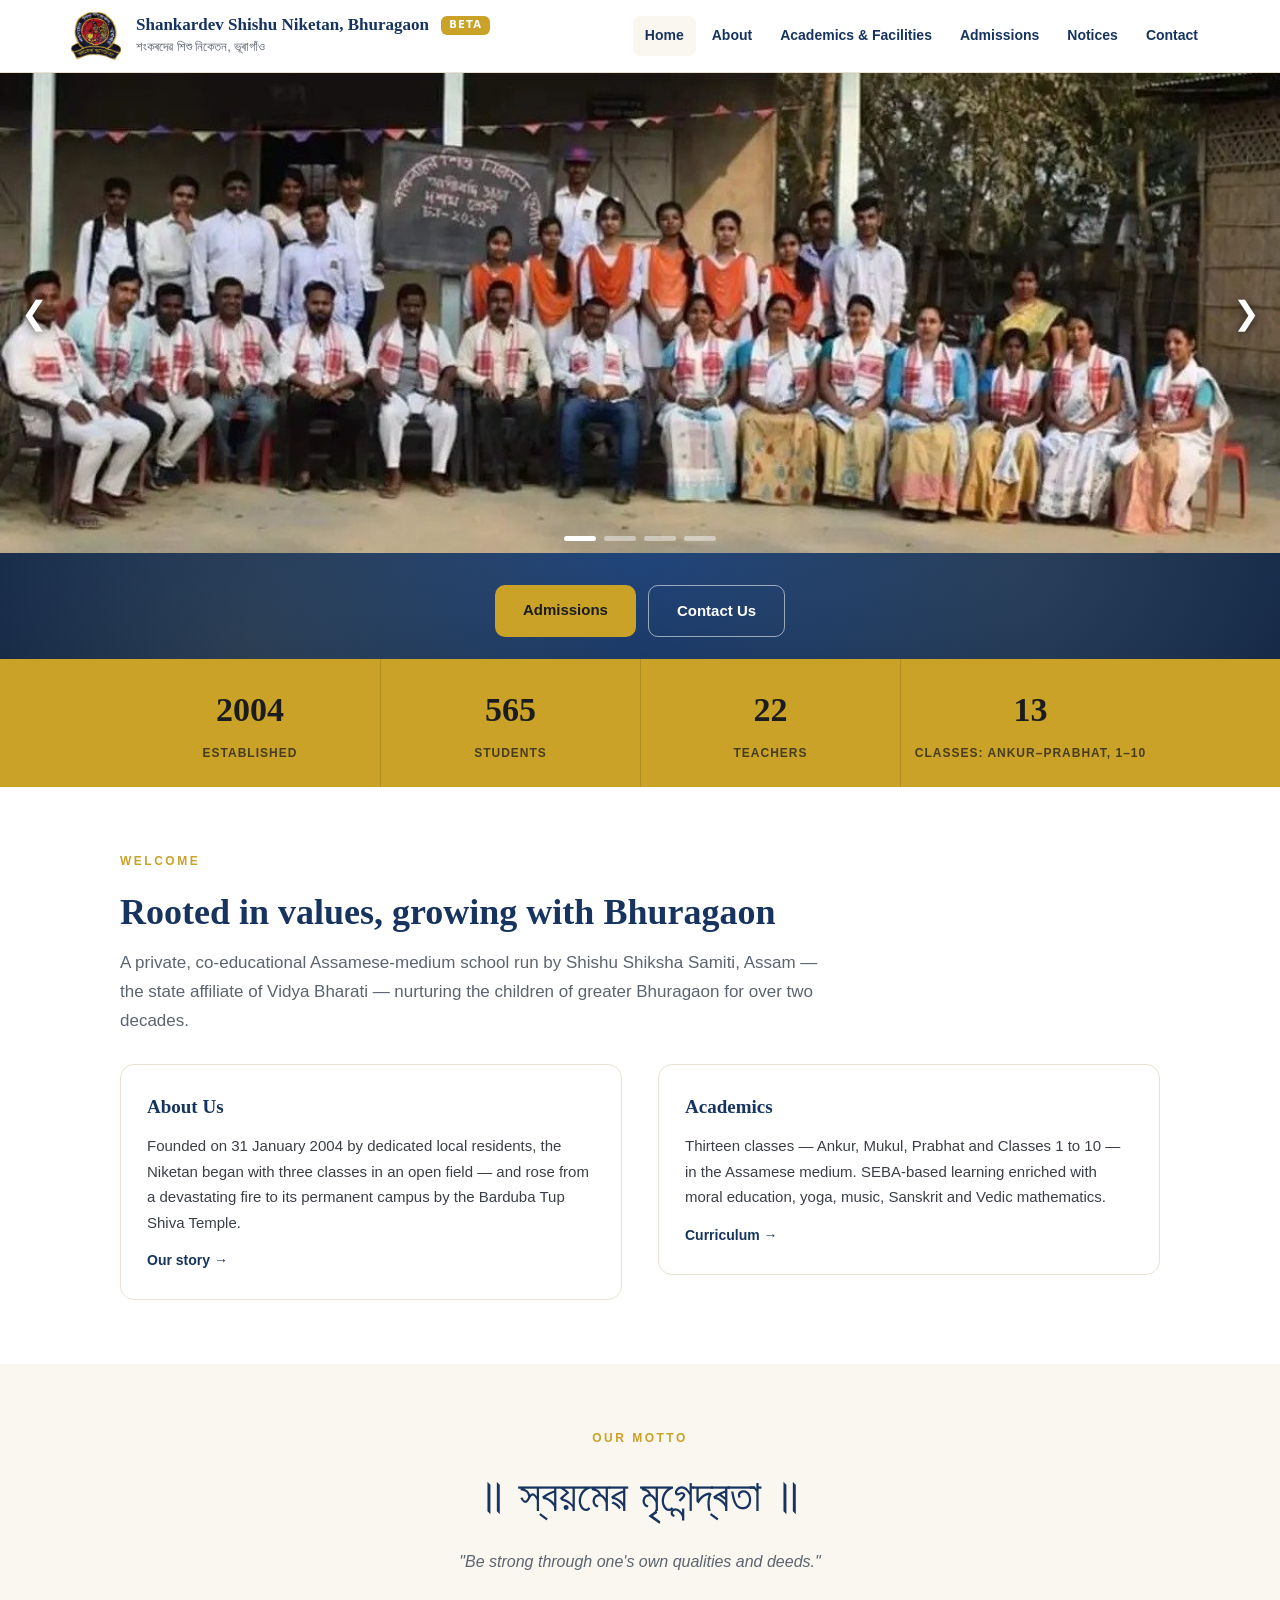
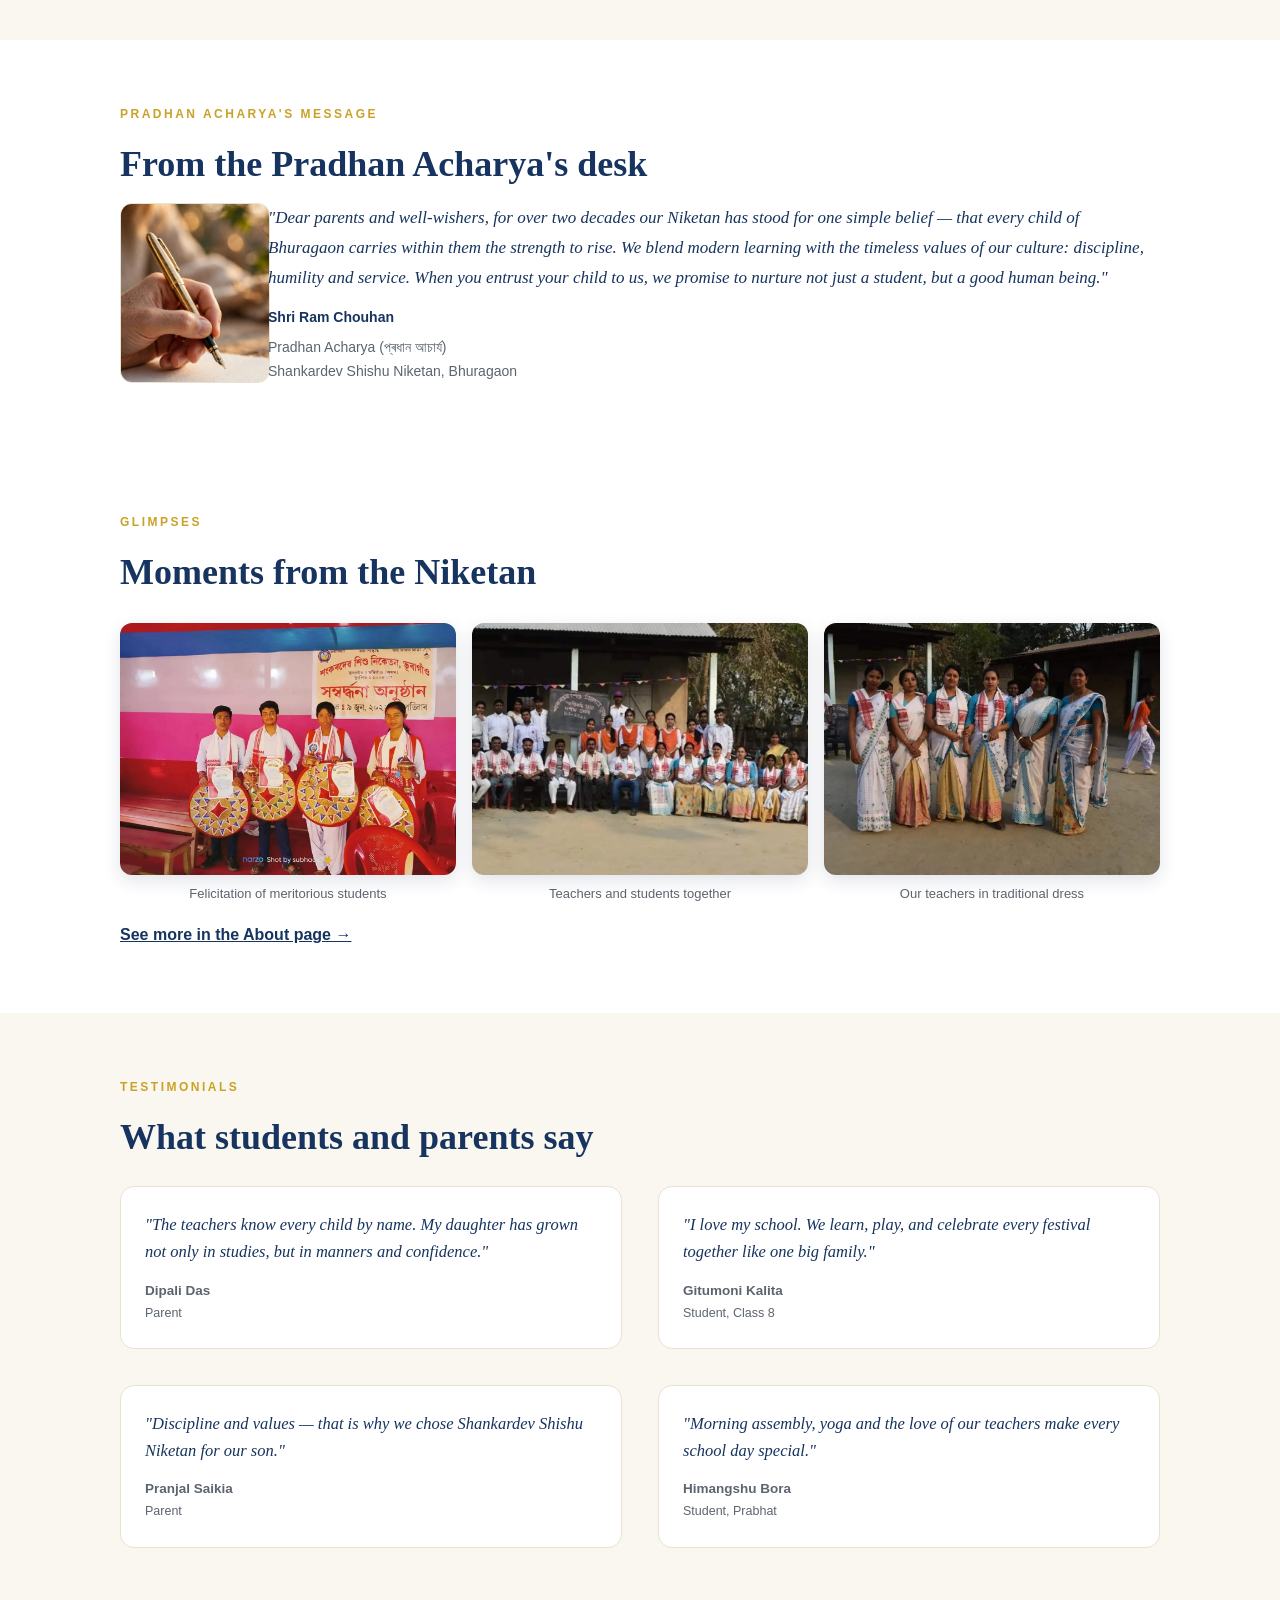
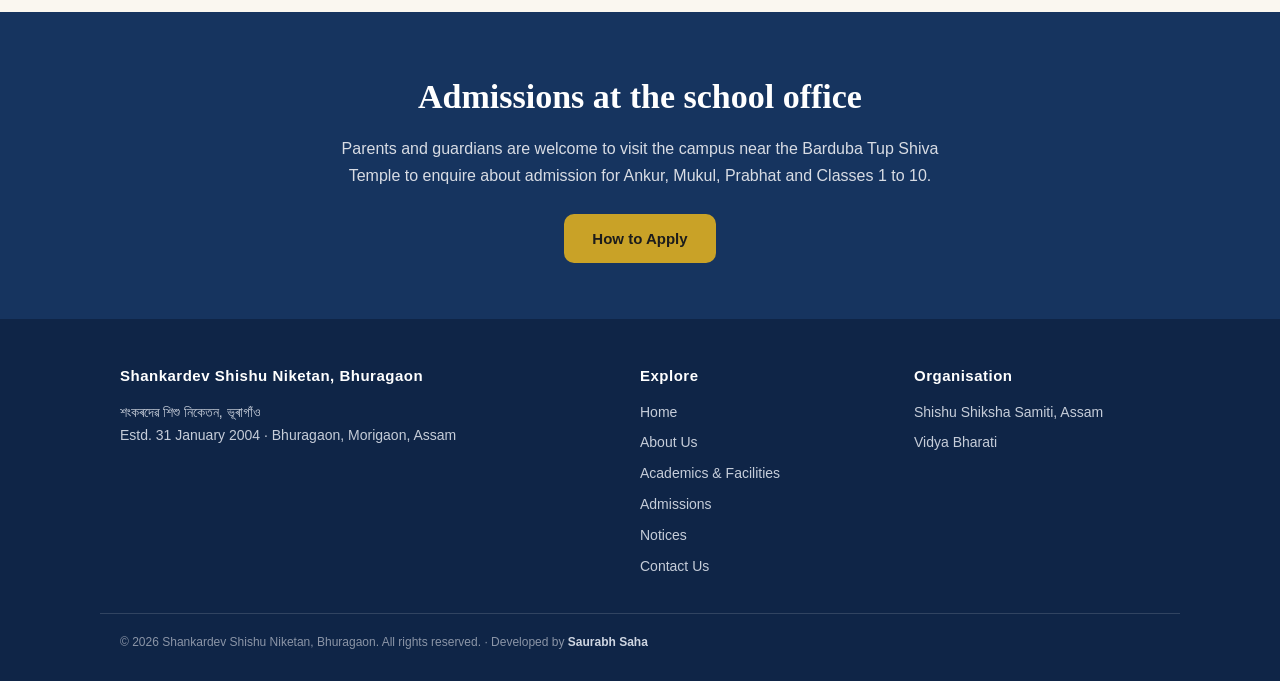
==== commit b4fe683d: "Google Translate: index.html" ====
--- a/index.html
+++ b/index.html
@@ -22,7 +22,7 @@
         <span class="as">শংকৰদেৱ শিশু নিকেতন, ভূৰাগাঁও</span>
       </span>
     </a>
-    <select id="langSel" aria-label="Language"><option value="en">English</option><option value="as">অসমীয়া</option><option value="bn">বাংলা</option><option value="hi">हिन्दी</option></select>
+    <div id="google_translate_element"></div>
     <button id="menuBtn" aria-label="Menu"><span></span><span></span><span></span></button>
     <nav id="nav">
       <a href="index.html" class="active" data-i18n="nav_home">Home</a>
@@ -275,6 +275,9 @@
   restart();
 })();
 </script>
-<script src="i18n.js"></script>
+<script>
+function googleTranslateElementInit(){new google.translate.TranslateElement({pageLanguage:"en",includedLanguages:"as,bn,hi",layout:google.translate.TranslateElement.InlineLayout.SIMPLE,autoDisplay:false},"google_translate_element");}
+</script>
+<script src="//translate.google.com/translate_a/element.js?cb=googleTranslateElementInit"></script>
 </body>
 </html>
--- a/styles.css
+++ b/styles.css
@@ -264,4 +264,8 @@
 
 .beta-badge{display:inline-block;font-family:system-ui,sans-serif;font-size:10px;font-weight:800;letter-spacing:1.2px;color:#fff;background:#c9a227;border-radius:6px;padding:3px 8px;margin-left:8px;vertical-align:2px;}
 
-#langSel{border:1px solid var(--line);border-radius:8px;padding:7px 6px;font-size:13px;font-weight:600;color:var(--navy);background:#fff;margin-right:10px;max-width:110px;}
+#google_translate_element{margin-right:10px;}
+#google_translate_element .goog-te-gadget{font-size:0;}
+#google_translate_element .goog-te-gadget .goog-te-combo{border:1px solid var(--line);border-radius:8px;padding:6px;font-size:13px;color:var(--navy);background:#fff;margin:0;}
+.goog-te-banner-frame{display:none !important;}
+body{top:0 !important;}
